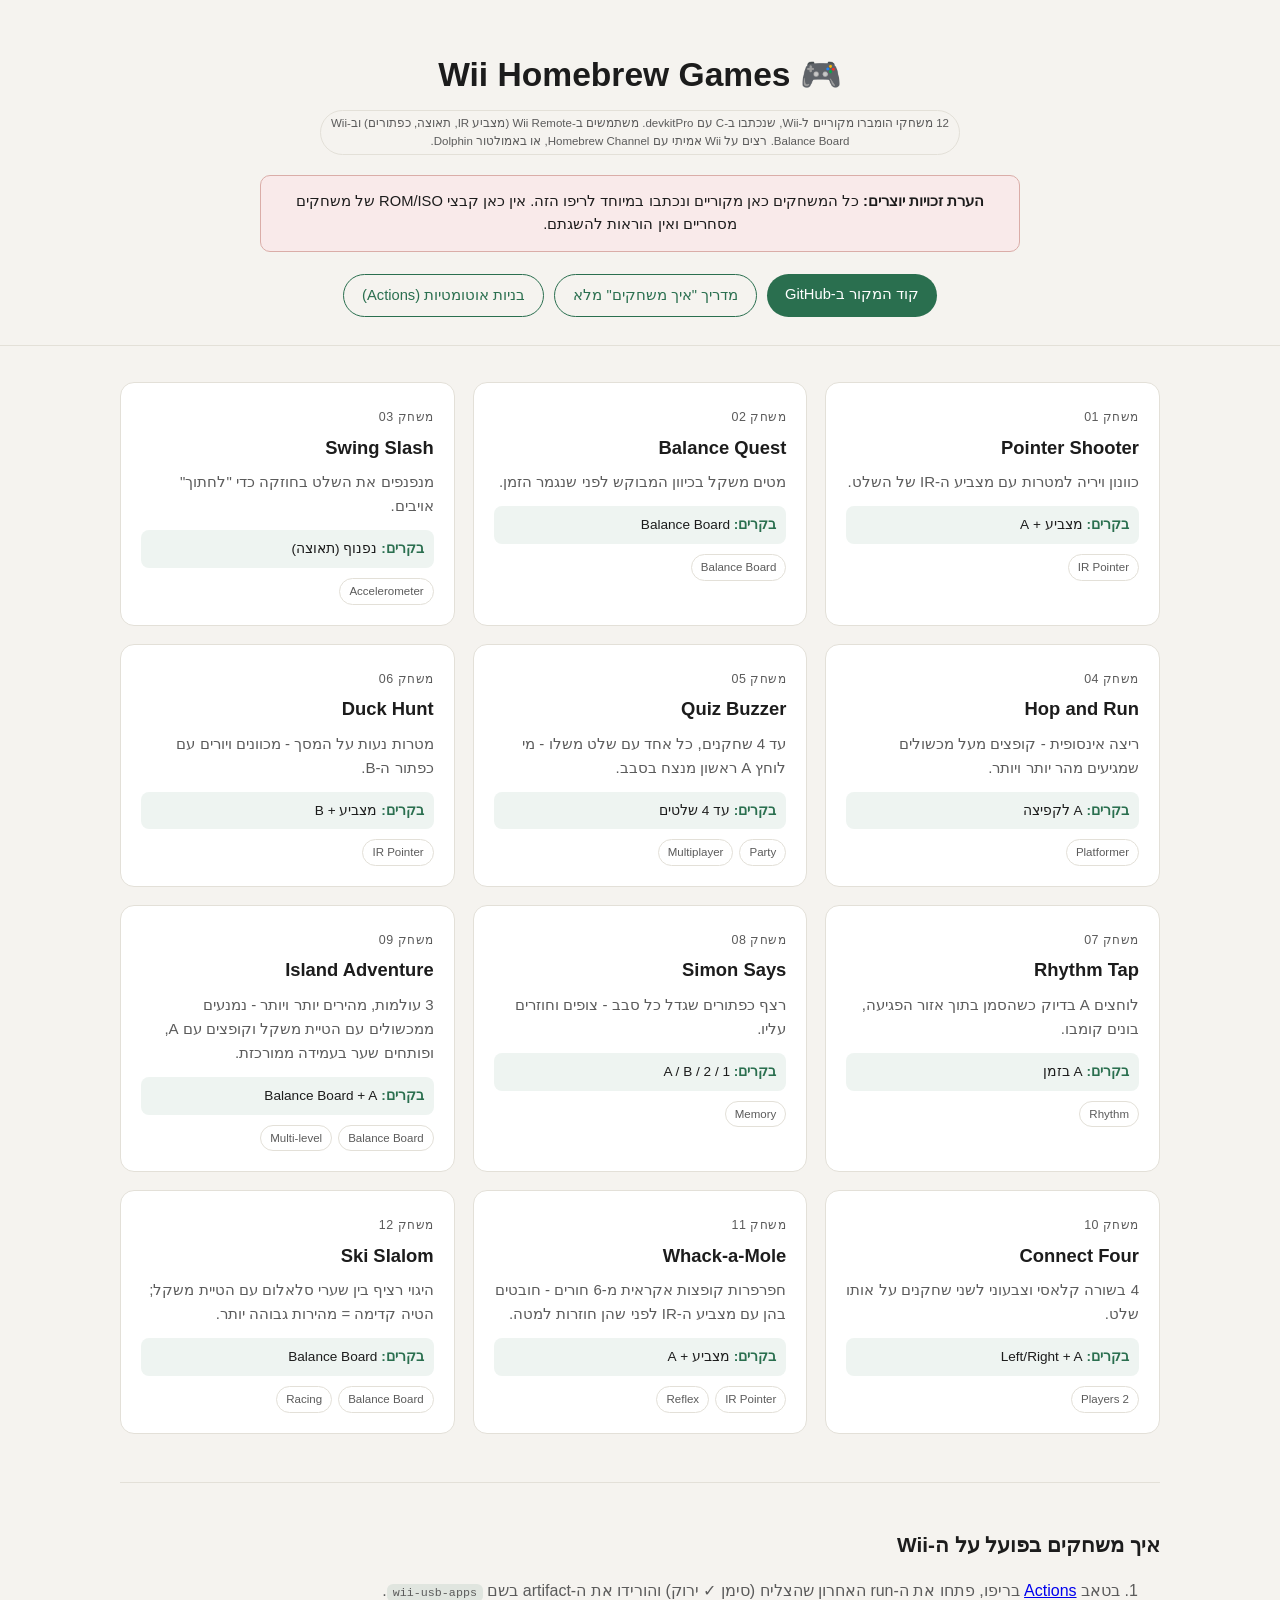
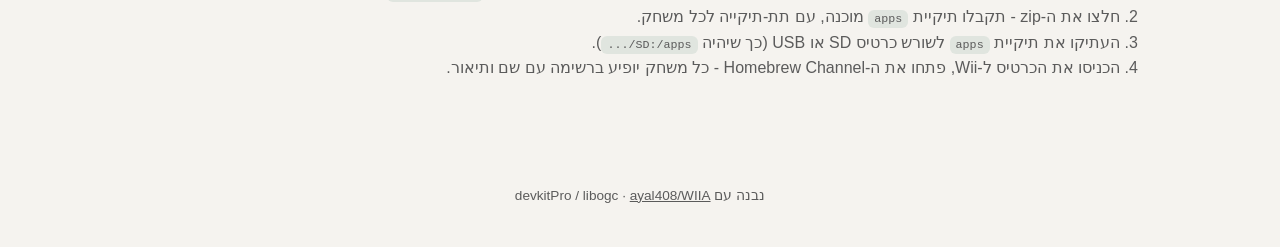
==== docs/index.html @ ce105155 "Add a GitHub Pages landing page listing all 12 games Self-contained docs/index.html with a card per " ====
<!doctype html>
<html lang="he" dir="rtl">
<head>
<meta charset="utf-8">
<meta name="viewport" content="width=device-width, initial-scale=1">
<title>Wii Homebrew Games</title>
<meta name="description" content="12 משחקי הומברו מקוריים ל-Wii, עם Wii Remote ו-Balance Board">
<style>
  :root {
    --bg: #f5f3ef;
    --bg-card: #ffffff;
    --text: #1c1c1c;
    --text-muted: #5b5b5b;
    --accent: #2a6f4f;
    --accent-2: #c94f4f;
    --border: #e3e0d8;
  }
  @media (prefers-color-scheme: dark) {
    :root:not([data-theme="light"]) {
      --bg: #14171a;
      --bg-card: #1e2226;
      --text: #f0f0ee;
      --text-muted: #a9a9a4;
      --accent: #4fae82;
      --accent-2: #e57a7a;
      --border: #2c3136;
    }
  }
  :root[data-theme="dark"] {
    --bg: #14171a;
    --bg-card: #1e2226;
    --text: #f0f0ee;
    --text-muted: #a9a9a4;
    --accent: #4fae82;
    --accent-2: #e57a7a;
    --border: #2c3136;
  }

  * { box-sizing: border-box; }
  body {
    margin: 0;
    background: var(--bg);
    color: var(--text);
    font-family: -apple-system, "Segoe UI", Arial, sans-serif;
    line-height: 1.6;
  }
  header {
    padding: 48px 20px 28px;
    text-align: center;
    border-bottom: 1px solid var(--border);
  }
  header h1 { margin: 0 0 8px; font-size: 2.1rem; }
  header p.tag { color: var(--text-muted); max-width: 640px; margin: 0 auto; }

  .notice {
    max-width: 760px;
    margin: 20px auto 0;
    padding: 14px 18px;
    border-radius: 10px;
    background: color-mix(in srgb, var(--accent-2) 12%, var(--bg-card));
    border: 1px solid color-mix(in srgb, var(--accent-2) 35%, var(--border));
    font-size: 0.92rem;
    color: var(--text);
  }

  .links {
    display: flex;
    gap: 10px;
    justify-content: center;
    flex-wrap: wrap;
    margin-top: 22px;
  }
  .links a {
    display: inline-block;
    padding: 9px 18px;
    border-radius: 999px;
    background: var(--accent);
    color: white;
    text-decoration: none;
    font-size: 0.92rem;
  }
  .links a.secondary {
    background: transparent;
    color: var(--accent);
    border: 1px solid var(--accent);
  }

  main {
    max-width: 1080px;
    margin: 0 auto;
    padding: 36px 20px 64px;
  }

  .grid {
    display: grid;
    grid-template-columns: repeat(auto-fill, minmax(280px, 1fr));
    gap: 18px;
  }

  .card {
    background: var(--bg-card);
    border: 1px solid var(--border);
    border-radius: 14px;
    padding: 20px;
  }
  .card .num {
    display: inline-block;
    font-size: 0.78rem;
    color: var(--text-muted);
    letter-spacing: 0.04em;
  }
  .card h3 { margin: 4px 0 8px; font-size: 1.15rem; }
  .card p.desc { margin: 0 0 12px; color: var(--text-muted); font-size: 0.94rem; }
  .card .controls {
    font-size: 0.85rem;
    color: var(--text);
    background: color-mix(in srgb, var(--accent) 8%, transparent);
    border-radius: 8px;
    padding: 8px 10px;
  }
  .card .controls b { color: var(--accent); }

  .tags { margin-top: 10px; display: flex; gap: 6px; flex-wrap: wrap; }
  .tag {
    font-size: 0.72rem;
    padding: 3px 9px;
    border-radius: 999px;
    border: 1px solid var(--border);
    color: var(--text-muted);
  }

  section.howto {
    margin-top: 48px;
    padding-top: 28px;
    border-top: 1px solid var(--border);
  }
  section.howto h2 { font-size: 1.3rem; }
  section.howto ol { color: var(--text-muted); }
  section.howto code {
    background: color-mix(in srgb, var(--accent) 10%, transparent);
    padding: 2px 6px;
    border-radius: 6px;
    font-size: 0.9em;
  }

  footer {
    text-align: center;
    padding: 24px 20px 40px;
    color: var(--text-muted);
    font-size: 0.85rem;
  }
</style>
</head>
<body>

<header>
  <h1>🎮 Wii Homebrew Games</h1>
  <p class="tag">12 משחקי הומברו מקוריים ל-Wii, שנכתבו ב-C עם devkitPro. משתמשים ב-Wii Remote
    (מצביע IR, תאוצה, כפתורים) וב-Wii Balance Board. רצים על Wii אמיתי עם Homebrew Channel,
    או באמולטור Dolphin.</p>

  <div class="notice">
    <b>הערת זכויות יוצרים:</b> כל המשחקים כאן מקוריים ונכתבו במיוחד לריפו הזה. אין כאן קבצי
    ROM/ISO של משחקים מסחריים ואין הוראות להשגתם.
  </div>

  <div class="links">
    <a href="https://github.com/ayal408/WIIA">קוד המקור ב-GitHub</a>
    <a class="secondary" href="https://github.com/ayal408/WIIA/blob/main/HOWTOPLAY.md">מדריך "איך משחקים" מלא</a>
    <a class="secondary" href="https://github.com/ayal408/WIIA/actions">בניות אוטומטיות (Actions)</a>
  </div>
</header>

<main>
  <div class="grid" id="grid"></div>

  <section class="howto">
    <h2>איך משחקים בפועל על ה-Wii</h2>
    <ol>
      <li>בטאב <a href="https://github.com/ayal408/WIIA/actions">Actions</a> בריפו, פתחו את
        ה-run האחרון שהצליח (סימן ✓ ירוק) והורידו את ה-artifact בשם
        <code>wii-usb-apps</code>.</li>
      <li>חלצו את ה-zip - תקבלו תיקיית <code>apps</code> מוכנה, עם תת-תיקייה לכל משחק.</li>
      <li>העתיקו את תיקיית <code>apps</code> לשורש כרטיס SD או USB (כך שיהיה <code>SD:/apps/...</code>).</li>
      <li>הכניסו את הכרטיס ל-Wii, פתחו את ה-Homebrew Channel - כל משחק יופיע ברשימה עם שם ותיאור.</li>
    </ol>
  </section>
</main>

<footer>
  נבנה עם devkitPro / libogc · <a href="https://github.com/ayal408/WIIA" style="color:inherit">ayal408/WIIA</a>
</footer>

<script>
const games = [
  { n: "01", name: "Pointer Shooter", desc: "כוונון ויריה למטרות עם מצביע ה-IR של השלט.", controls: "מצביע + A", tags: ["IR Pointer"] },
  { n: "02", name: "Balance Quest", desc: "מטים משקל בכיוון המבוקש לפני שנגמר הזמן.", controls: "Balance Board", tags: ["Balance Board"] },
  { n: "03", name: "Swing Slash", desc: "מנפנפים את השלט בחוזקה כדי \"לחתוך\" אויבים.", controls: "נפנוף (תאוצה)", tags: ["Accelerometer"] },
  { n: "04", name: "Hop and Run", desc: "ריצה אינסופית - קופצים מעל מכשולים שמגיעים מהר יותר ויותר.", controls: "A לקפיצה", tags: ["Platformer"] },
  { n: "05", name: "Quiz Buzzer", desc: "עד 4 שחקנים, כל אחד עם שלט משלו - מי לוחץ A ראשון מנצח בסבב.", controls: "עד 4 שלטים", tags: ["Party", "Multiplayer"] },
  { n: "06", name: "Duck Hunt", desc: "מטרות נעות על המסך - מכוונים ויורים עם כפתור ה-B.", controls: "מצביע + B", tags: ["IR Pointer"] },
  { n: "07", name: "Rhythm Tap", desc: "לוחצים A בדיוק כשהסמן בתוך אזור הפגיעה, בונים קומבו.", controls: "A בזמן", tags: ["Rhythm"] },
  { n: "08", name: "Simon Says", desc: "רצף כפתורים שגדל כל סבב - צופים וחוזרים עליו.", controls: "1 / 2 / A / B", tags: ["Memory"] },
  { n: "09", name: "Island Adventure", desc: "3 עולמות, מהירים יותר ויותר - נמנעים ממכשולים עם הטיית משקל וקופצים עם A, ופותחים שער בעמידה ממורכזת.", controls: "Balance Board + A", tags: ["Balance Board", "Multi-level"] },
  { n: "10", name: "Connect Four", desc: "4 בשורה קלאסי וצבעוני לשני שחקנים על אותו שלט.", controls: "Left/Right + A", tags: ["2 Players"] },
  { n: "11", name: "Whack-a-Mole", desc: "חפרפרות קופצות אקראית מ-6 חורים - חובטים בהן עם מצביע ה-IR לפני שהן חוזרות למטה.", controls: "מצביע + A", tags: ["IR Pointer", "Reflex"] },
  { n: "12", name: "Ski Slalom", desc: "היגוי רציף בין שערי סלאלום עם הטיית משקל; הטיה קדימה = מהירות גבוהה יותר.", controls: "Balance Board", tags: ["Balance Board", "Racing"] },
];

const grid = document.getElementById("grid");
grid.innerHTML = games.map(g => `
  <div class="card">
    <span class="num">משחק ${g.n}</span>
    <h3>${g.name}</h3>
    <p class="desc">${g.desc}</p>
    <div class="controls"><b>בקרים:</b> ${g.controls}</div>
    <div class="tags">${g.tags.map(t => `<span class="tag">${t}</span>`).join("")}</div>
  </div>
`).join("");
</script>

</body>
</html>
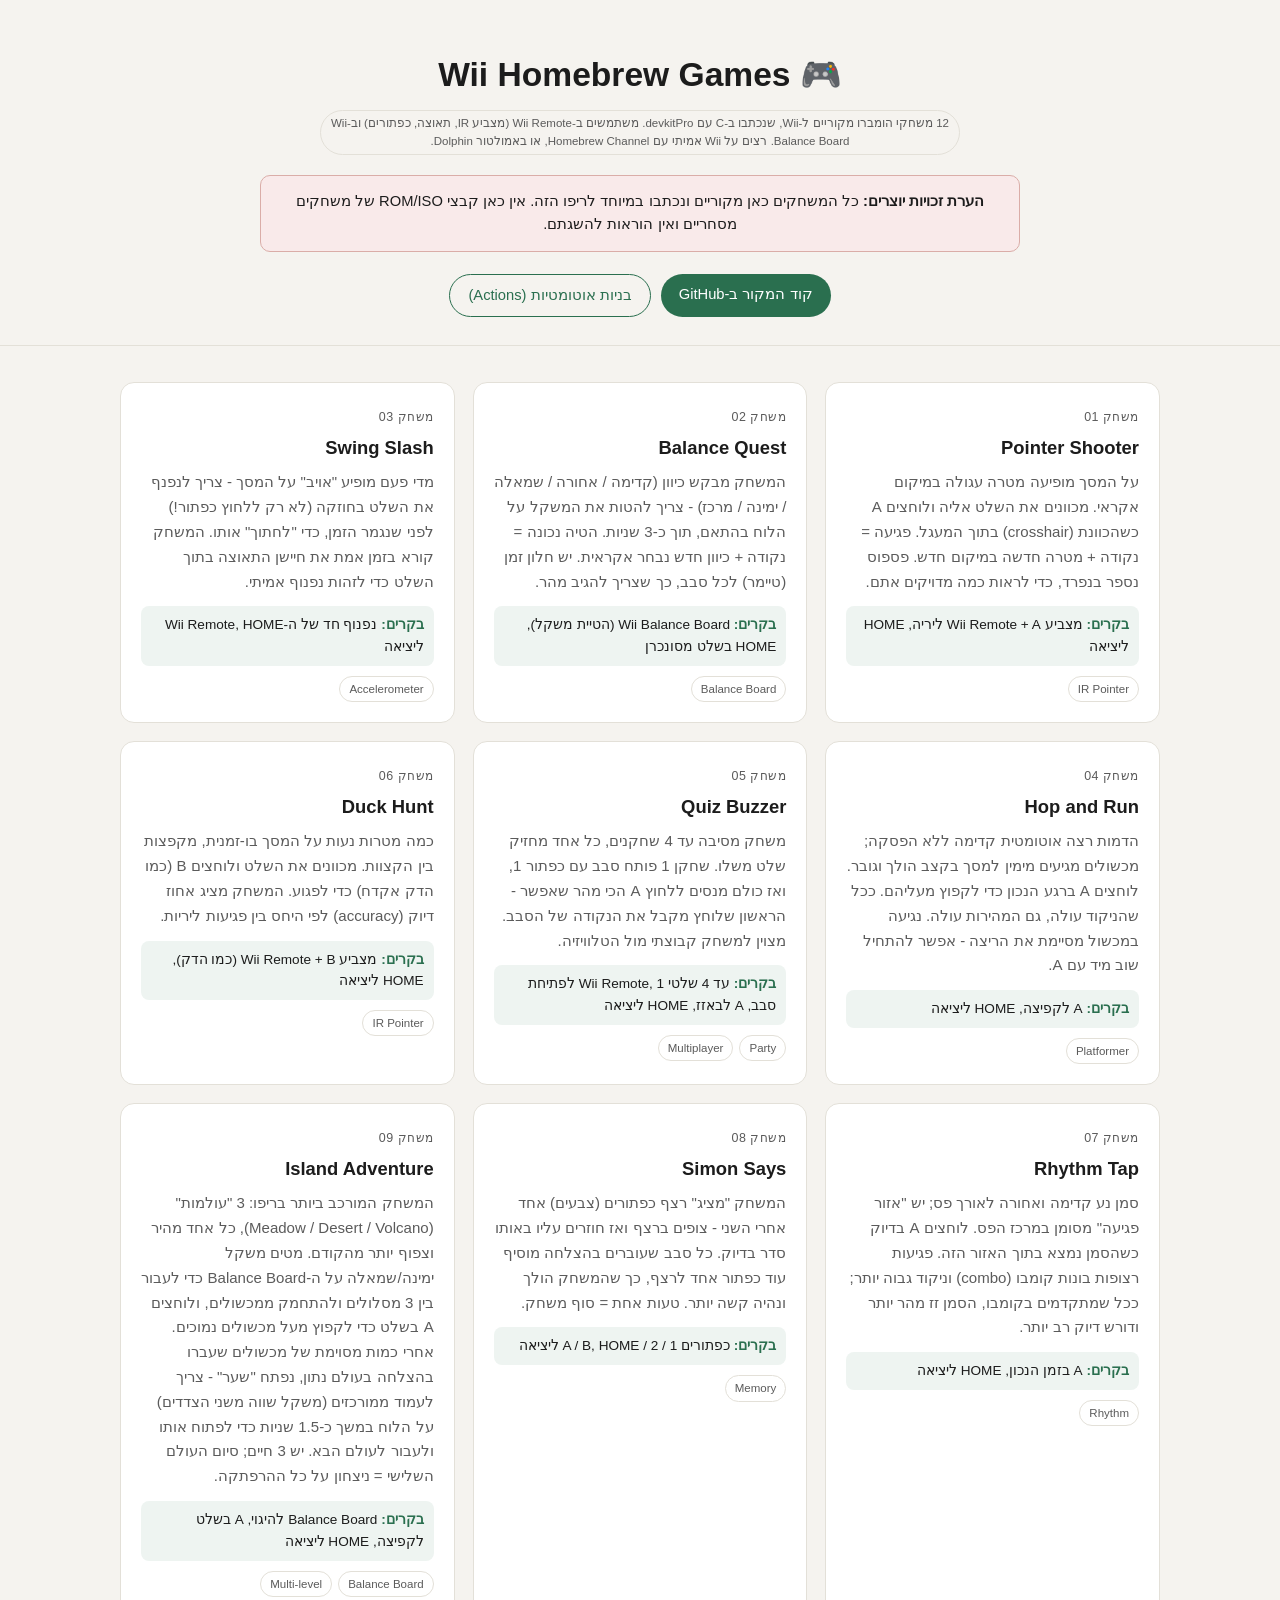
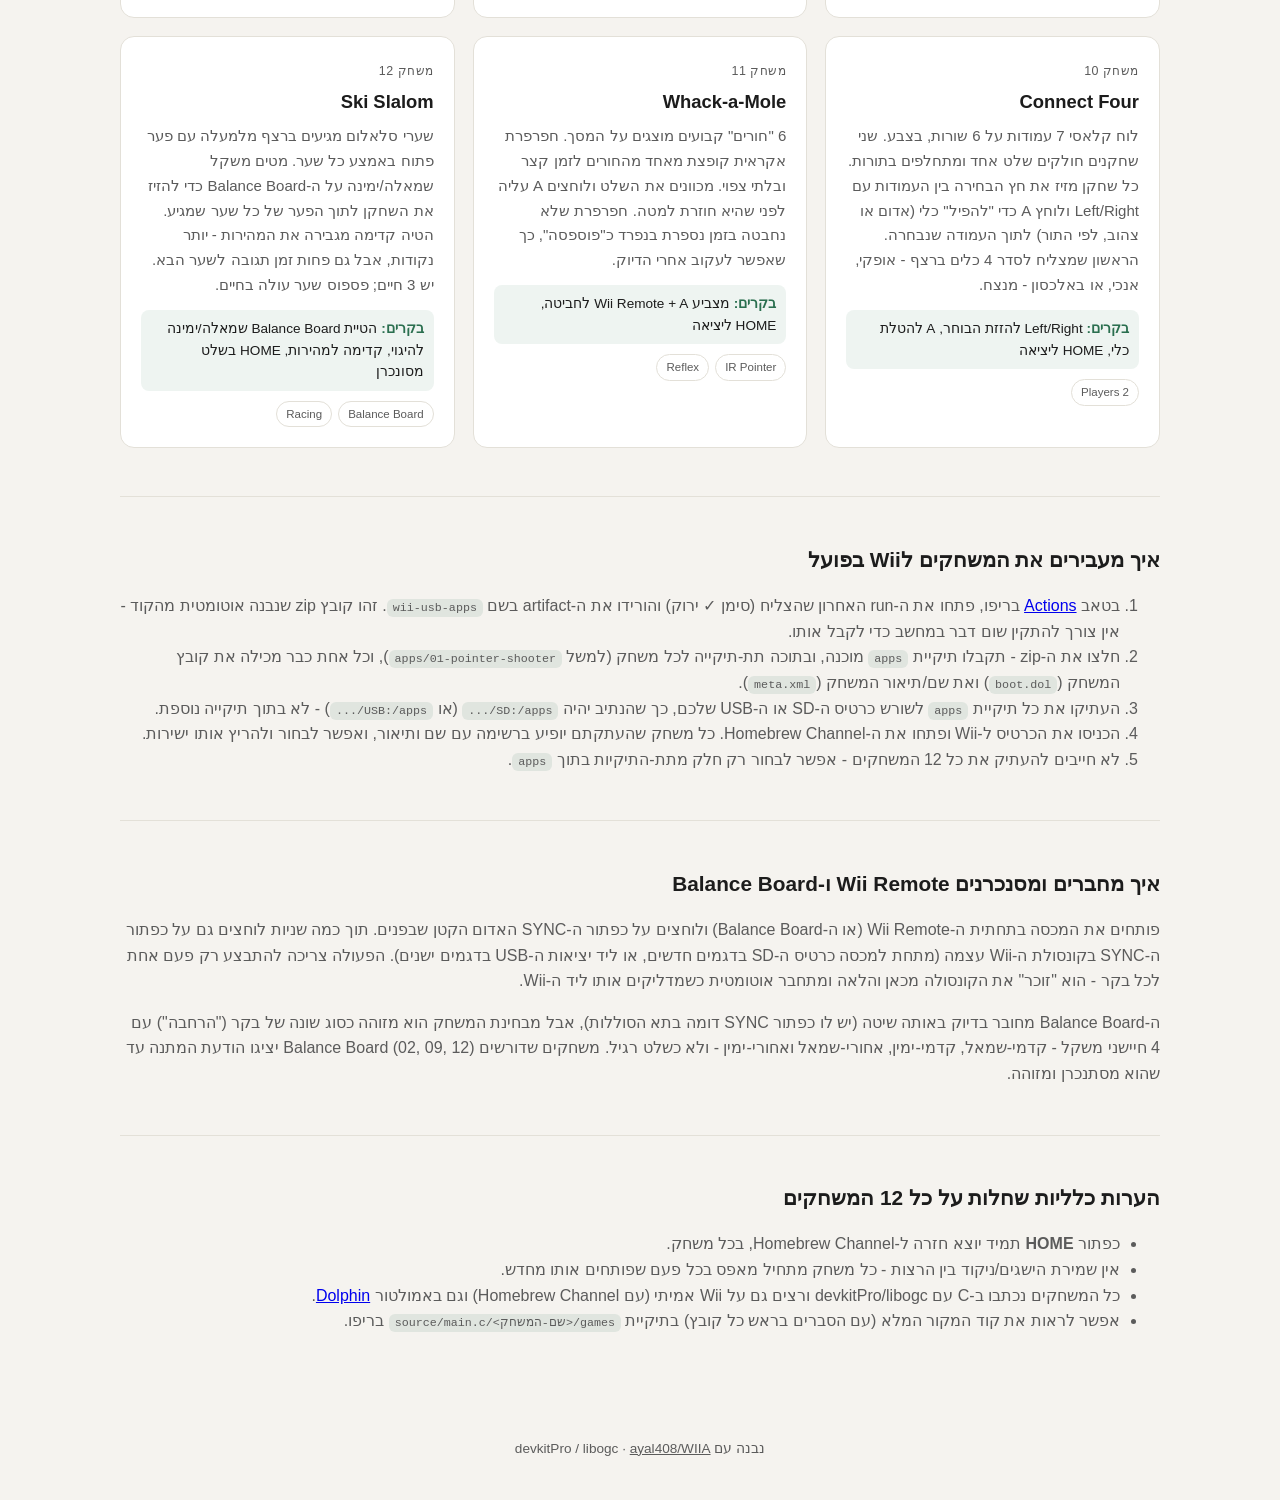
==== commit d3669564: "Expand Pages site with full explanations instead of just links Replaced one-line game blurbs with th" ====
--- a/docs/index.html
+++ b/docs/index.html
@@ -110,7 +110,7 @@
     letter-spacing: 0.04em;
   }
   .card h3 { margin: 4px 0 8px; font-size: 1.15rem; }
-  .card p.desc { margin: 0 0 12px; color: var(--text-muted); font-size: 0.94rem; }
+  .card p.desc { margin: 0 0 12px; color: var(--text-muted); font-size: 0.94rem; line-height: 1.65; }
   .card .controls {
     font-size: 0.85rem;
     color: var(--text);
@@ -166,7 +166,6 @@
 
   <div class="links">
     <a href="https://github.com/ayal408/WIIA">קוד המקור ב-GitHub</a>
-    <a class="secondary" href="https://github.com/ayal408/WIIA/blob/main/HOWTOPLAY.md">מדריך "איך משחקים" מלא</a>
     <a class="secondary" href="https://github.com/ayal408/WIIA/actions">בניות אוטומטיות (Actions)</a>
   </div>
 </header>
@@ -175,15 +174,52 @@
   <div class="grid" id="grid"></div>
 
   <section class="howto">
-    <h2>איך משחקים בפועל על ה-Wii</h2>
+    <h2>איך מעבירים את המשחקים לWii בפועל</h2>
     <ol>
       <li>בטאב <a href="https://github.com/ayal408/WIIA/actions">Actions</a> בריפו, פתחו את
         ה-run האחרון שהצליח (סימן ✓ ירוק) והורידו את ה-artifact בשם
-        <code>wii-usb-apps</code>.</li>
-      <li>חלצו את ה-zip - תקבלו תיקיית <code>apps</code> מוכנה, עם תת-תיקייה לכל משחק.</li>
-      <li>העתיקו את תיקיית <code>apps</code> לשורש כרטיס SD או USB (כך שיהיה <code>SD:/apps/...</code>).</li>
-      <li>הכניסו את הכרטיס ל-Wii, פתחו את ה-Homebrew Channel - כל משחק יופיע ברשימה עם שם ותיאור.</li>
+        <code>wii-usb-apps</code>. זהו קובץ zip שנבנה אוטומטית מהקוד - אין צורך להתקין שום
+        דבר במחשב כדי לקבל אותו.</li>
+      <li>חלצו את ה-zip - תקבלו תיקיית <code>apps</code> מוכנה, ובתוכה תת-תיקייה לכל משחק
+        (למשל <code>apps/01-pointer-shooter</code>), וכל אחת כבר מכילה את קובץ המשחק
+        (<code>boot.dol</code>) ואת שם/תיאור המשחק (<code>meta.xml</code>).</li>
+      <li>העתיקו את כל תיקיית <code>apps</code> לשורש כרטיס ה-SD או ה-USB שלכם, כך שהנתיב
+        יהיה <code>SD:/apps/...</code> (או <code>USB:/apps/...</code>) - לא בתוך תיקייה
+        נוספת.</li>
+      <li>הכניסו את הכרטיס ל-Wii ופתחו את ה-Homebrew Channel. כל משחק שהעתקתם יופיע ברשימה
+        עם שם ותיאור, ואפשר לבחור ולהריץ אותו ישירות.</li>
+      <li>לא חייבים להעתיק את כל 12 המשחקים - אפשר לבחור רק חלק מתת-התיקיות בתוך
+        <code>apps</code>.</li>
     </ol>
+  </section>
+
+  <section class="howto">
+    <h2>איך מחברים ומסנכרנים Wii Remote ו-Balance Board</h2>
+    <p style="color:var(--text-muted)">
+      פותחים את המכסה בתחתית ה-Wii Remote (או ה-Balance Board) ולוחצים על כפתור ה-SYNC
+      האדום הקטן שבפנים. תוך כמה שניות לוחצים גם על כפתור ה-SYNC בקונסולת ה-Wii עצמה
+      (מתחת למכסה כרטיס ה-SD בדגמים חדשים, או ליד יציאות ה-USB בדגמים ישנים). הפעולה
+      צריכה להתבצע רק פעם אחת לכל בקר - הוא "זוכר" את הקונסולה מכאן והלאה ומתחבר אוטומטית
+      כשמדליקים אותו ליד ה-Wii.
+    </p>
+    <p style="color:var(--text-muted)">
+      ה-Balance Board מחובר בדיוק באותה שיטה (יש לו כפתור SYNC דומה בתא הסוללות), אבל
+      מבחינת המשחק הוא מזוהה כסוג שונה של בקר ("הרחבה") עם 4 חיישני משקל - קדמי-שמאל,
+      קדמי-ימין, אחורי-שמאל ואחורי-ימין - ולא כשלט רגיל. משחקים שדורשים Balance Board
+      (02, 09, 12) יציגו הודעת המתנה עד שהוא מסתנכרן ומזוהה.
+    </p>
+  </section>
+
+  <section class="howto">
+    <h2>הערות כלליות שחלות על כל 12 המשחקים</h2>
+    <ul style="color:var(--text-muted)">
+      <li>כפתור <b>HOME</b> תמיד יוצא חזרה ל-Homebrew Channel, בכל משחק.</li>
+      <li>אין שמירת הישגים/ניקוד בין הרצות - כל משחק מתחיל מאפס בכל פעם שפותחים אותו מחדש.</li>
+      <li>כל המשחקים נכתבו ב-C עם devkitPro/libogc ורצים גם על Wii אמיתי (עם Homebrew
+        Channel) וגם באמולטור <a href="https://dolphin-emu.org/">Dolphin</a>.</li>
+      <li>אפשר לראות את קוד המקור המלא (עם הסברים בראש כל קובץ) בתיקיית
+        <code>games/&lt;שם-המשחק&gt;/source/main.c</code> בריפו.</li>
+    </ul>
   </section>
 </main>
 
@@ -193,18 +229,30 @@
 
 <script>
 const games = [
-  { n: "01", name: "Pointer Shooter", desc: "כוונון ויריה למטרות עם מצביע ה-IR של השלט.", controls: "מצביע + A", tags: ["IR Pointer"] },
-  { n: "02", name: "Balance Quest", desc: "מטים משקל בכיוון המבוקש לפני שנגמר הזמן.", controls: "Balance Board", tags: ["Balance Board"] },
-  { n: "03", name: "Swing Slash", desc: "מנפנפים את השלט בחוזקה כדי \"לחתוך\" אויבים.", controls: "נפנוף (תאוצה)", tags: ["Accelerometer"] },
-  { n: "04", name: "Hop and Run", desc: "ריצה אינסופית - קופצים מעל מכשולים שמגיעים מהר יותר ויותר.", controls: "A לקפיצה", tags: ["Platformer"] },
-  { n: "05", name: "Quiz Buzzer", desc: "עד 4 שחקנים, כל אחד עם שלט משלו - מי לוחץ A ראשון מנצח בסבב.", controls: "עד 4 שלטים", tags: ["Party", "Multiplayer"] },
-  { n: "06", name: "Duck Hunt", desc: "מטרות נעות על המסך - מכוונים ויורים עם כפתור ה-B.", controls: "מצביע + B", tags: ["IR Pointer"] },
-  { n: "07", name: "Rhythm Tap", desc: "לוחצים A בדיוק כשהסמן בתוך אזור הפגיעה, בונים קומבו.", controls: "A בזמן", tags: ["Rhythm"] },
-  { n: "08", name: "Simon Says", desc: "רצף כפתורים שגדל כל סבב - צופים וחוזרים עליו.", controls: "1 / 2 / A / B", tags: ["Memory"] },
-  { n: "09", name: "Island Adventure", desc: "3 עולמות, מהירים יותר ויותר - נמנעים ממכשולים עם הטיית משקל וקופצים עם A, ופותחים שער בעמידה ממורכזת.", controls: "Balance Board + A", tags: ["Balance Board", "Multi-level"] },
-  { n: "10", name: "Connect Four", desc: "4 בשורה קלאסי וצבעוני לשני שחקנים על אותו שלט.", controls: "Left/Right + A", tags: ["2 Players"] },
-  { n: "11", name: "Whack-a-Mole", desc: "חפרפרות קופצות אקראית מ-6 חורים - חובטים בהן עם מצביע ה-IR לפני שהן חוזרות למטה.", controls: "מצביע + A", tags: ["IR Pointer", "Reflex"] },
-  { n: "12", name: "Ski Slalom", desc: "היגוי רציף בין שערי סלאלום עם הטיית משקל; הטיה קדימה = מהירות גבוהה יותר.", controls: "Balance Board", tags: ["Balance Board", "Racing"] },
+  { n: "01", name: "Pointer Shooter", controls: "מצביע Wii Remote + A ליריה, HOME ליציאה", tags: ["IR Pointer"],
+    desc: "על המסך מופיעה מטרה עגולה במיקום אקראי. מכוונים את השלט אליה ולוחצים A כשהכוונת (crosshair) בתוך המעגל. פגיעה = נקודה + מטרה חדשה במיקום חדש. פספוס נספר בנפרד, כדי לראות כמה מדויקים אתם." },
+  { n: "02", name: "Balance Quest", controls: "Wii Balance Board (הטיית משקל), HOME בשלט מסונכרן", tags: ["Balance Board"],
+    desc: "המשחק מבקש כיוון (קדימה / אחורה / שמאלה / ימינה / מרכז) - צריך להטות את המשקל על הלוח בהתאם, תוך כ-3 שניות. הטיה נכונה = נקודה + כיוון חדש נבחר אקראית. יש חלון זמן (טיימר) לכל סבב, כך שצריך להגיב מהר." },
+  { n: "03", name: "Swing Slash", controls: "נפנוף חד של ה-Wii Remote, HOME ליציאה", tags: ["Accelerometer"],
+    desc: "מדי פעם מופיע \"אויב\" על המסך - צריך לנפנף את השלט בחוזקה (לא רק ללחוץ כפתור!) לפני שנגמר הזמן, כדי \"לחתוך\" אותו. המשחק קורא בזמן אמת את חיישן התאוצה בתוך השלט כדי לזהות נפנוף אמיתי." },
+  { n: "04", name: "Hop and Run", controls: "A לקפיצה, HOME ליציאה", tags: ["Platformer"],
+    desc: "הדמות רצה אוטומטית קדימה ללא הפסקה; מכשולים מגיעים מימין למסך בקצב הולך וגובר. לוחצים A ברגע הנכון כדי לקפוץ מעליהם. ככל שהניקוד עולה, גם המהירות עולה. נגיעה במכשול מסיימת את הריצה - אפשר להתחיל שוב מיד עם A." },
+  { n: "05", name: "Quiz Buzzer", controls: "עד 4 שלטי Wii Remote, 1 לפתיחת סבב, A לבאזז, HOME ליציאה", tags: ["Party", "Multiplayer"],
+    desc: "משחק מסיבה עד 4 שחקנים, כל אחד מחזיק שלט משלו. שחקן 1 פותח סבב עם כפתור 1, ואז כולם מנסים ללחוץ A הכי מהר שאפשר - הראשון שלוחץ מקבל את הנקודה של הסבב. מצוין למשחק קבוצתי מול הטלוויזיה." },
+  { n: "06", name: "Duck Hunt", controls: "מצביע Wii Remote + B (כמו הדק), HOME ליציאה", tags: ["IR Pointer"],
+    desc: "כמה מטרות נעות על המסך בו-זמנית, מקפצות בין הקצוות. מכוונים את השלט ולוחצים B (כמו הדק אקדח) כדי לפגוע. המשחק מציג אחוז דיוק (accuracy) לפי היחס בין פגיעות ליריות." },
+  { n: "07", name: "Rhythm Tap", controls: "A בזמן הנכון, HOME ליציאה", tags: ["Rhythm"],
+    desc: "סמן נע קדימה ואחורה לאורך פס; יש \"אזור פגיעה\" מסומן במרכז הפס. לוחצים A בדיוק כשהסמן נמצא בתוך האזור הזה. פגיעות רצופות בונות קומבו (combo) וניקוד גבוה יותר; ככל שמתקדמים בקומבו, הסמן זז מהר יותר ודורש דיוק רב יותר." },
+  { n: "08", name: "Simon Says", controls: "כפתורים 1 / 2 / A / B, HOME ליציאה", tags: ["Memory"],
+    desc: "המשחק \"מציג\" רצף כפתורים (צבעים) אחד אחרי השני - צופים ברצף ואז חוזרים עליו באותו סדר בדיוק. כל סבב שעוברים בהצלחה מוסיף עוד כפתור אחד לרצף, כך שהמשחק הולך ונהיה קשה יותר. טעות אחת = סוף משחק." },
+  { n: "09", name: "Island Adventure", controls: "Balance Board להיגוי, A בשלט לקפיצה, HOME ליציאה", tags: ["Balance Board", "Multi-level"],
+    desc: "המשחק המורכב ביותר בריפו: 3 \"עולמות\" (Meadow / Desert / Volcano), כל אחד מהיר וצפוף יותר מהקודם. מטים משקל ימינה/שמאלה על ה-Balance Board כדי לעבור בין 3 מסלולים ולהתחמק ממכשולים, ולוחצים A בשלט כדי לקפוץ מעל מכשולים נמוכים. אחרי כמות מסוימת של מכשולים שעברו בהצלחה בעולם נתון, נפתח \"שער\" - צריך לעמוד ממורכזים (משקל שווה משני הצדדים) על הלוח במשך כ-1.5 שניות כדי לפתוח אותו ולעבור לעולם הבא. יש 3 חיים; סיום העולם השלישי = ניצחון על כל ההרפתקה." },
+  { n: "10", name: "Connect Four", controls: "Left/Right להזזת הבוחר, A להטלת כלי, HOME ליציאה", tags: ["2 Players"],
+    desc: "לוח קלאסי 7 עמודות על 6 שורות, בצבע. שני שחקנים חולקים שלט אחד ומתחלפים בתורות. כל שחקן מזיז את חץ הבחירה בין העמודות עם Left/Right ולוחץ A כדי \"להפיל\" כלי (אדום או צהוב, לפי התור) לתוך העמודה שנבחרה. הראשון שמצליח לסדר 4 כלים ברצף - אופקי, אנכי, או באלכסון - מנצח." },
+  { n: "11", name: "Whack-a-Mole", controls: "מצביע Wii Remote + A לחביטה, HOME ליציאה", tags: ["IR Pointer", "Reflex"],
+    desc: "6 \"חורים\" קבועים מוצגים על המסך. חפרפרת אקראית קופצת מאחד מהחורים לזמן קצר ובלתי צפוי. מכוונים את השלט ולוחצים A עליה לפני שהיא חוזרת למטה. חפרפרת שלא נחבטה בזמן נספרת בנפרד כ\"פוספסה\", כך שאפשר לעקוב אחרי הדיוק." },
+  { n: "12", name: "Ski Slalom", controls: "הטיית Balance Board שמאלה/ימינה להיגוי, קדימה למהירות, HOME בשלט מסונכרן", tags: ["Balance Board", "Racing"],
+    desc: "שערי סלאלום מגיעים ברצף מלמעלה עם פער פתוח באמצע כל שער. מטים משקל שמאלה/ימינה על ה-Balance Board כדי להזיז את השחקן לתוך הפער של כל שער שמגיע. הטיה קדימה מגבירה את המהירות - יותר נקודות, אבל גם פחות זמן תגובה לשער הבא. יש 3 חיים; פספוס שער עולה בחיים." },
 ];
 
 const grid = document.getElementById("grid");
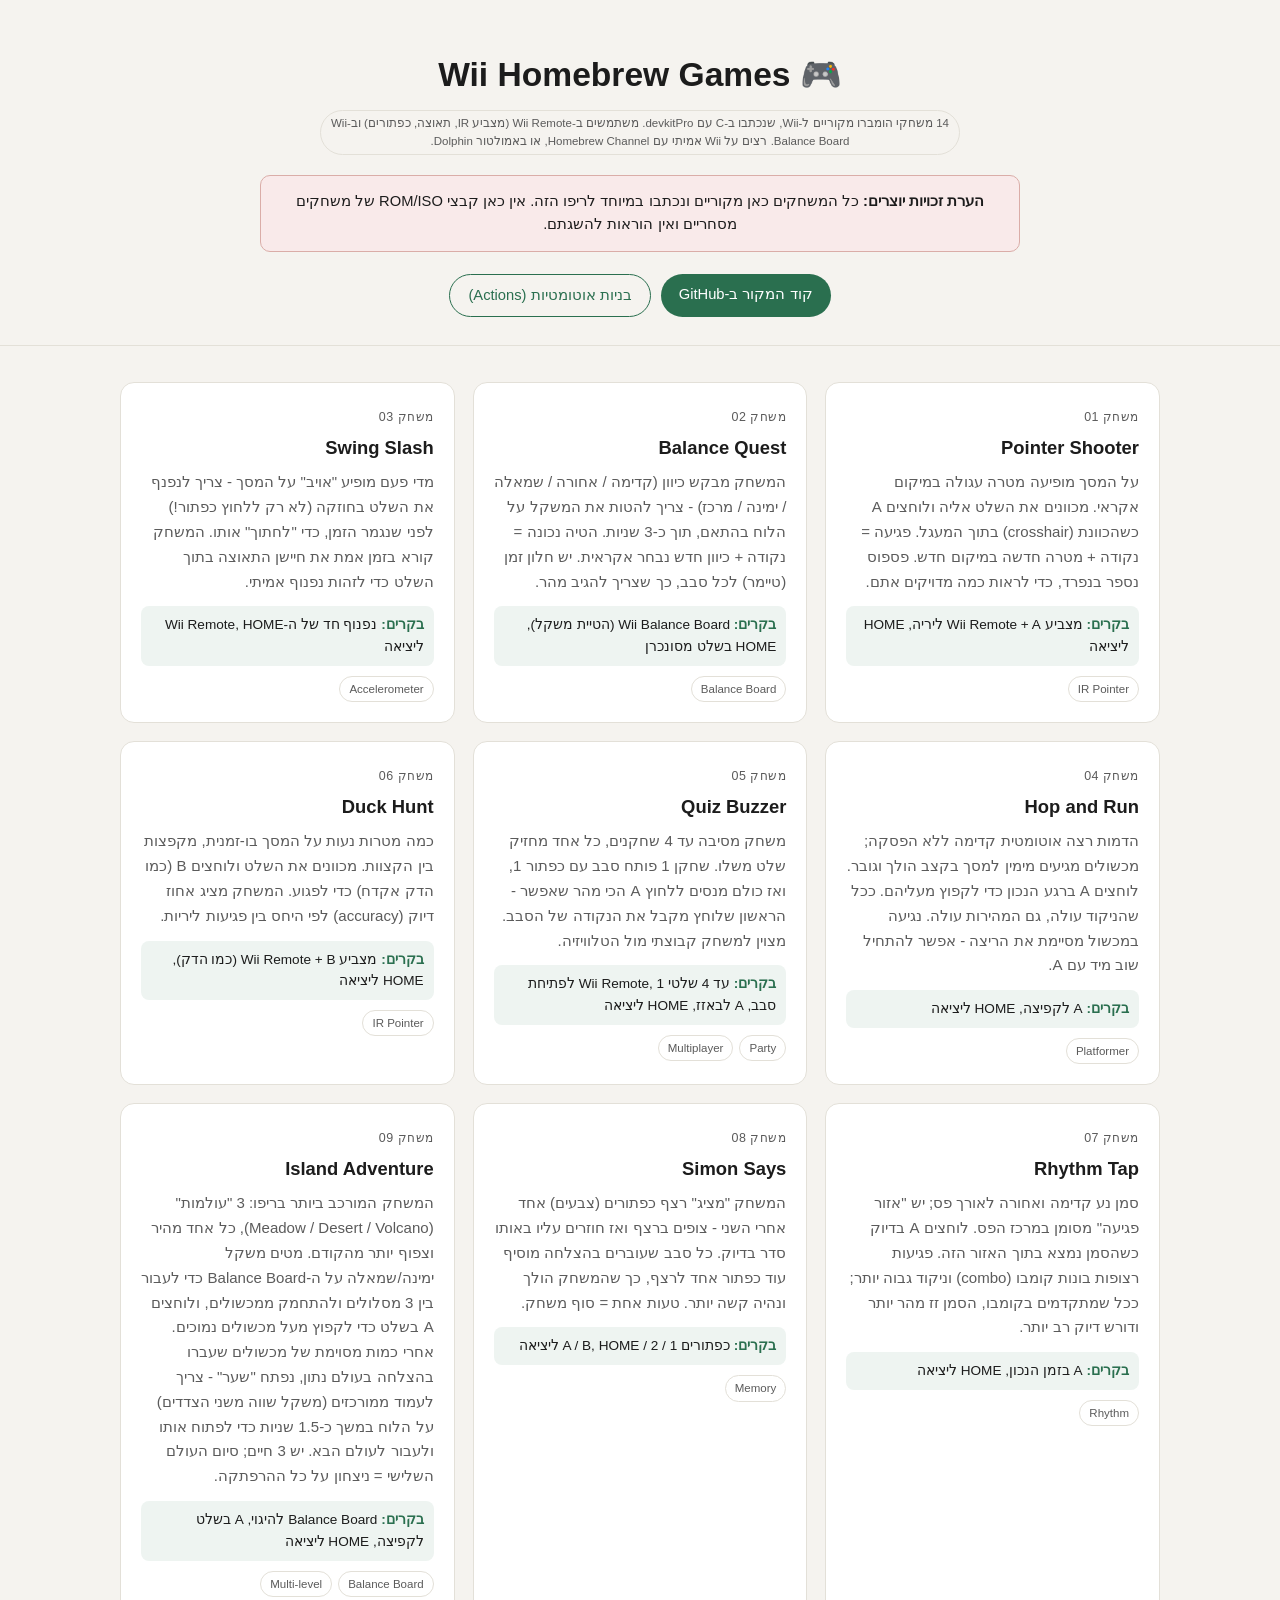
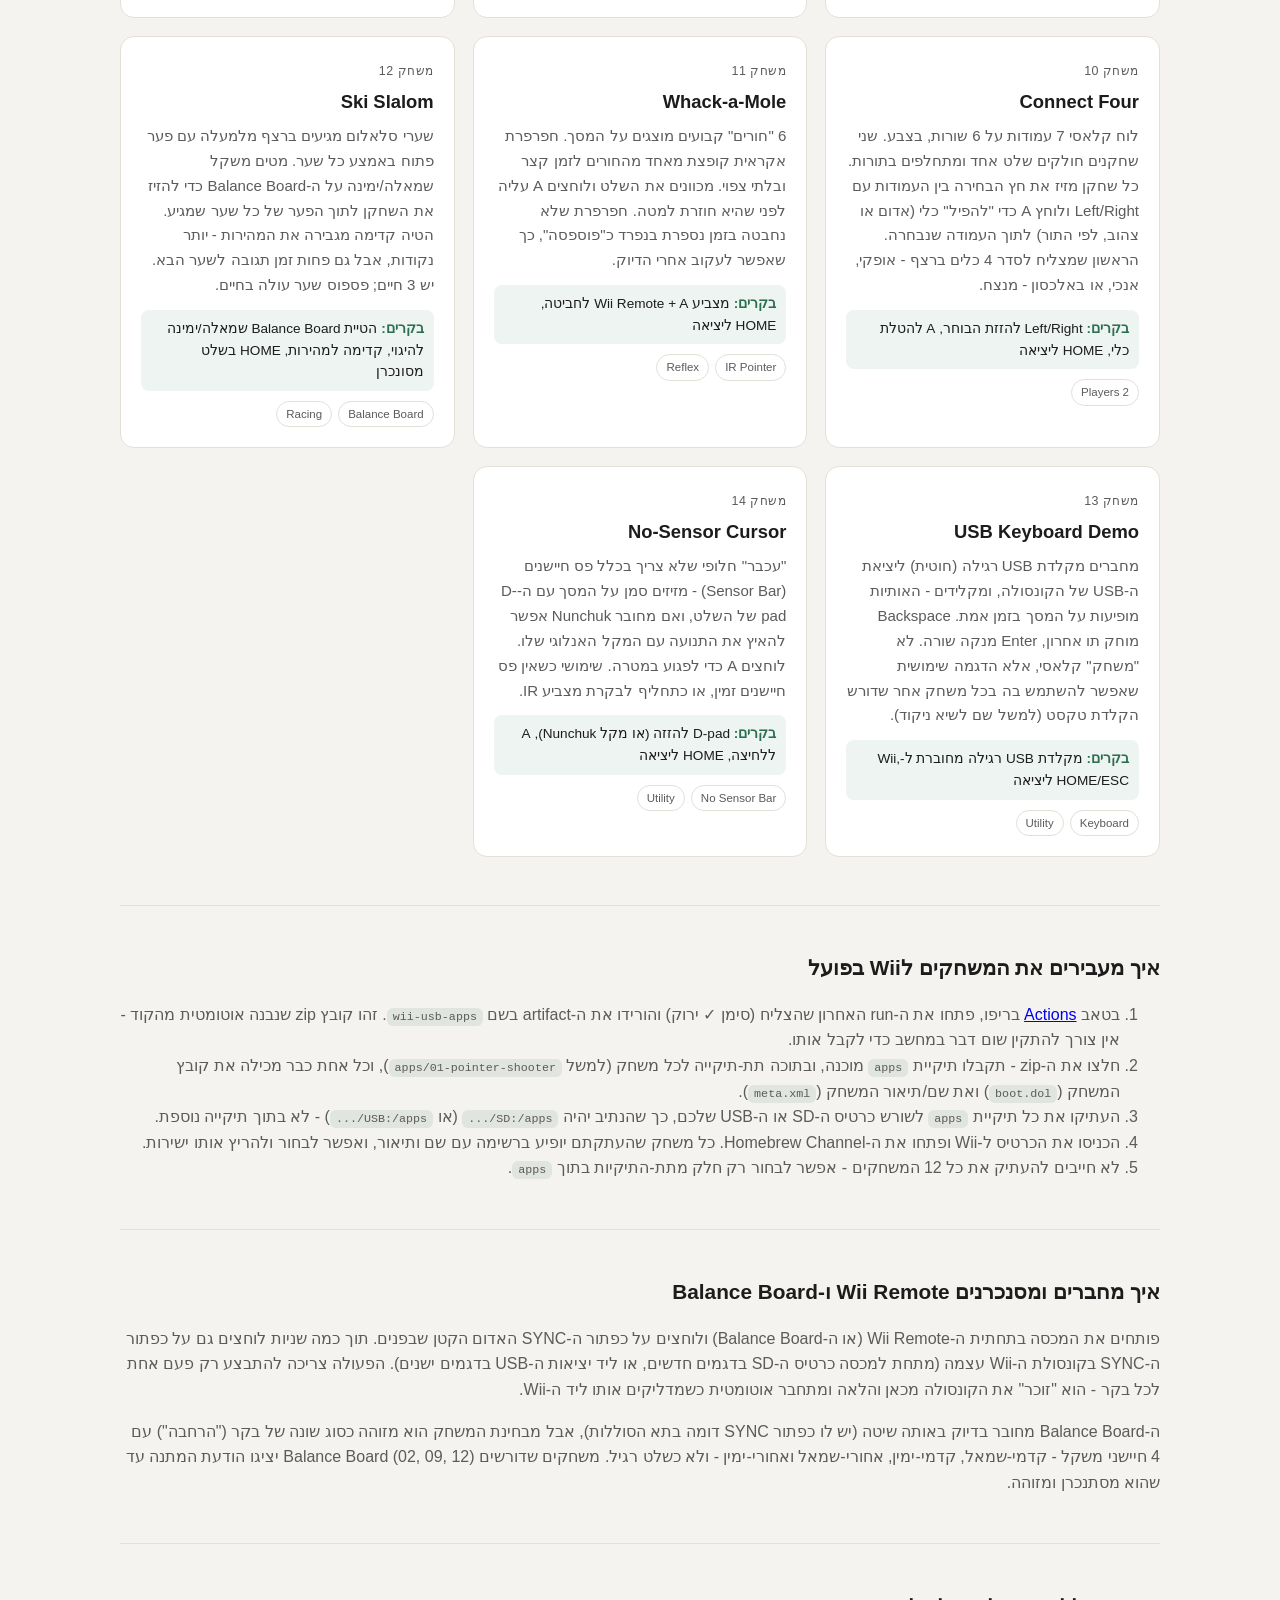
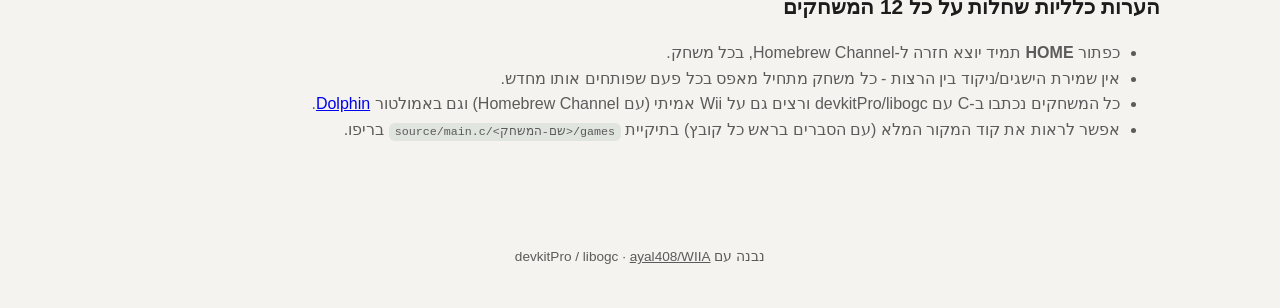
==== commit 28b1ff44: "Add USB keyboard and sensor-bar-free cursor games - 13-usb-keyboard: demo reading a real USB keyboar" ====
--- a/docs/index.html
+++ b/docs/index.html
@@ -4,7 +4,7 @@
 <meta charset="utf-8">
 <meta name="viewport" content="width=device-width, initial-scale=1">
 <title>Wii Homebrew Games</title>
-<meta name="description" content="12 משחקי הומברו מקוריים ל-Wii, עם Wii Remote ו-Balance Board">
+<meta name="description" content="14 משחקי הומברו מקוריים ל-Wii, עם Wii Remote ו-Balance Board">
 <style>
   :root {
     --bg: #f5f3ef;
@@ -155,7 +155,7 @@
 
 <header>
   <h1>🎮 Wii Homebrew Games</h1>
-  <p class="tag">12 משחקי הומברו מקוריים ל-Wii, שנכתבו ב-C עם devkitPro. משתמשים ב-Wii Remote
+  <p class="tag">14 משחקי הומברו מקוריים ל-Wii, שנכתבו ב-C עם devkitPro. משתמשים ב-Wii Remote
     (מצביע IR, תאוצה, כפתורים) וב-Wii Balance Board. רצים על Wii אמיתי עם Homebrew Channel,
     או באמולטור Dolphin.</p>
 
@@ -253,6 +253,10 @@
     desc: "6 \"חורים\" קבועים מוצגים על המסך. חפרפרת אקראית קופצת מאחד מהחורים לזמן קצר ובלתי צפוי. מכוונים את השלט ולוחצים A עליה לפני שהיא חוזרת למטה. חפרפרת שלא נחבטה בזמן נספרת בנפרד כ\"פוספסה\", כך שאפשר לעקוב אחרי הדיוק." },
   { n: "12", name: "Ski Slalom", controls: "הטיית Balance Board שמאלה/ימינה להיגוי, קדימה למהירות, HOME בשלט מסונכרן", tags: ["Balance Board", "Racing"],
     desc: "שערי סלאלום מגיעים ברצף מלמעלה עם פער פתוח באמצע כל שער. מטים משקל שמאלה/ימינה על ה-Balance Board כדי להזיז את השחקן לתוך הפער של כל שער שמגיע. הטיה קדימה מגבירה את המהירות - יותר נקודות, אבל גם פחות זמן תגובה לשער הבא. יש 3 חיים; פספוס שער עולה בחיים." },
+  { n: "13", name: "USB Keyboard Demo", controls: "מקלדת USB רגילה מחוברת ל-Wii, HOME/ESC ליציאה", tags: ["Keyboard", "Utility"],
+    desc: "מחברים מקלדת USB רגילה (חוטית) ליציאת ה-USB של הקונסולה, ומקלידים - האותיות מופיעות על המסך בזמן אמת. Backspace מוחק תו אחרון, Enter מנקה שורה. לא \"משחק\" קלאסי, אלא הדגמה שימושית שאפשר להשתמש בה בכל משחק אחר שדורש הקלדת טקסט (למשל שם לשיא ניקוד)." },
+  { n: "14", name: "No-Sensor Cursor", controls: "D-pad להזזה (או מקל Nunchuk), A ללחיצה, HOME ליציאה", tags: ["No Sensor Bar", "Utility"],
+    desc: "\"עכבר\" חלופי שלא צריך בכלל פס חיישנים (Sensor Bar) - מזיזים סמן על המסך עם ה-D-pad של השלט, ואם מחובר Nunchuk אפשר להאיץ את התנועה עם המקל האנלוגי שלו. לוחצים A כדי לפגוע במטרה. שימושי כשאין פס חיישנים זמין, או כתחליף לבקרת מצביע IR." },
 ];
 
 const grid = document.getElementById("grid");
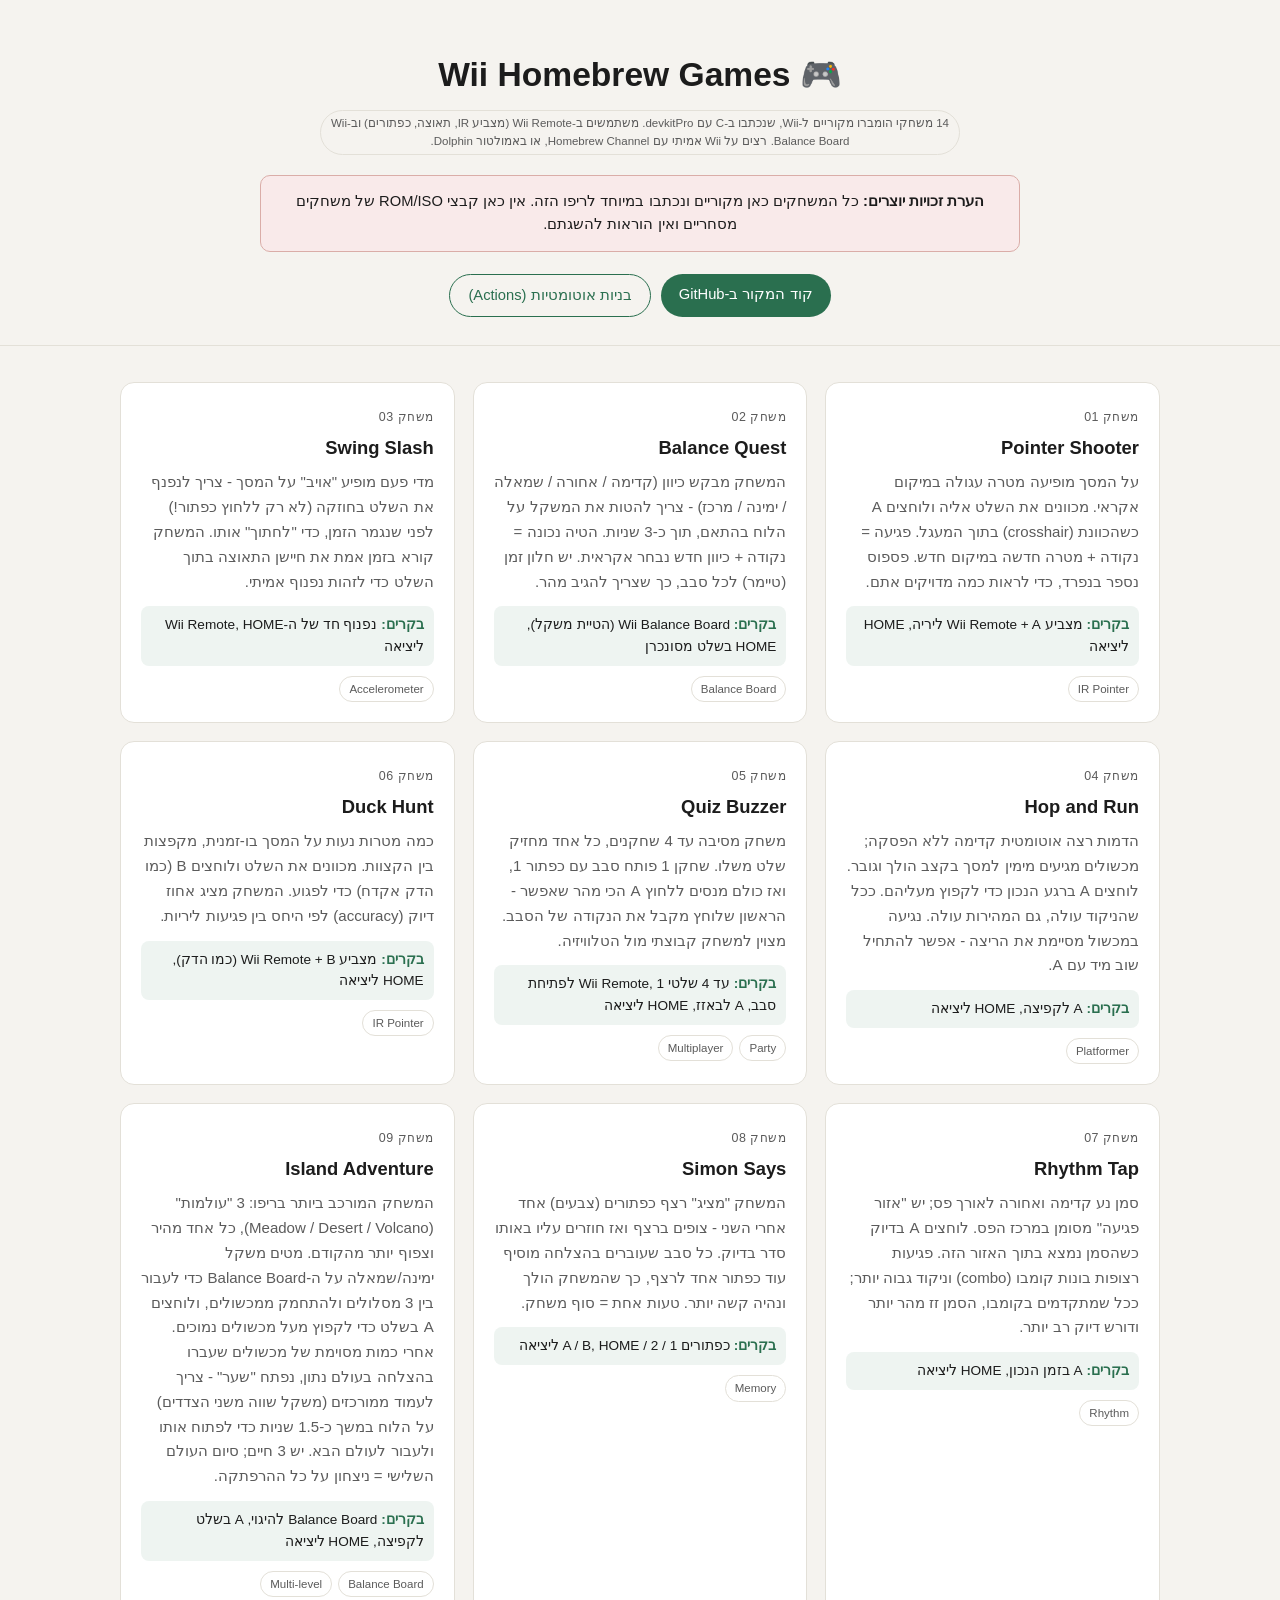
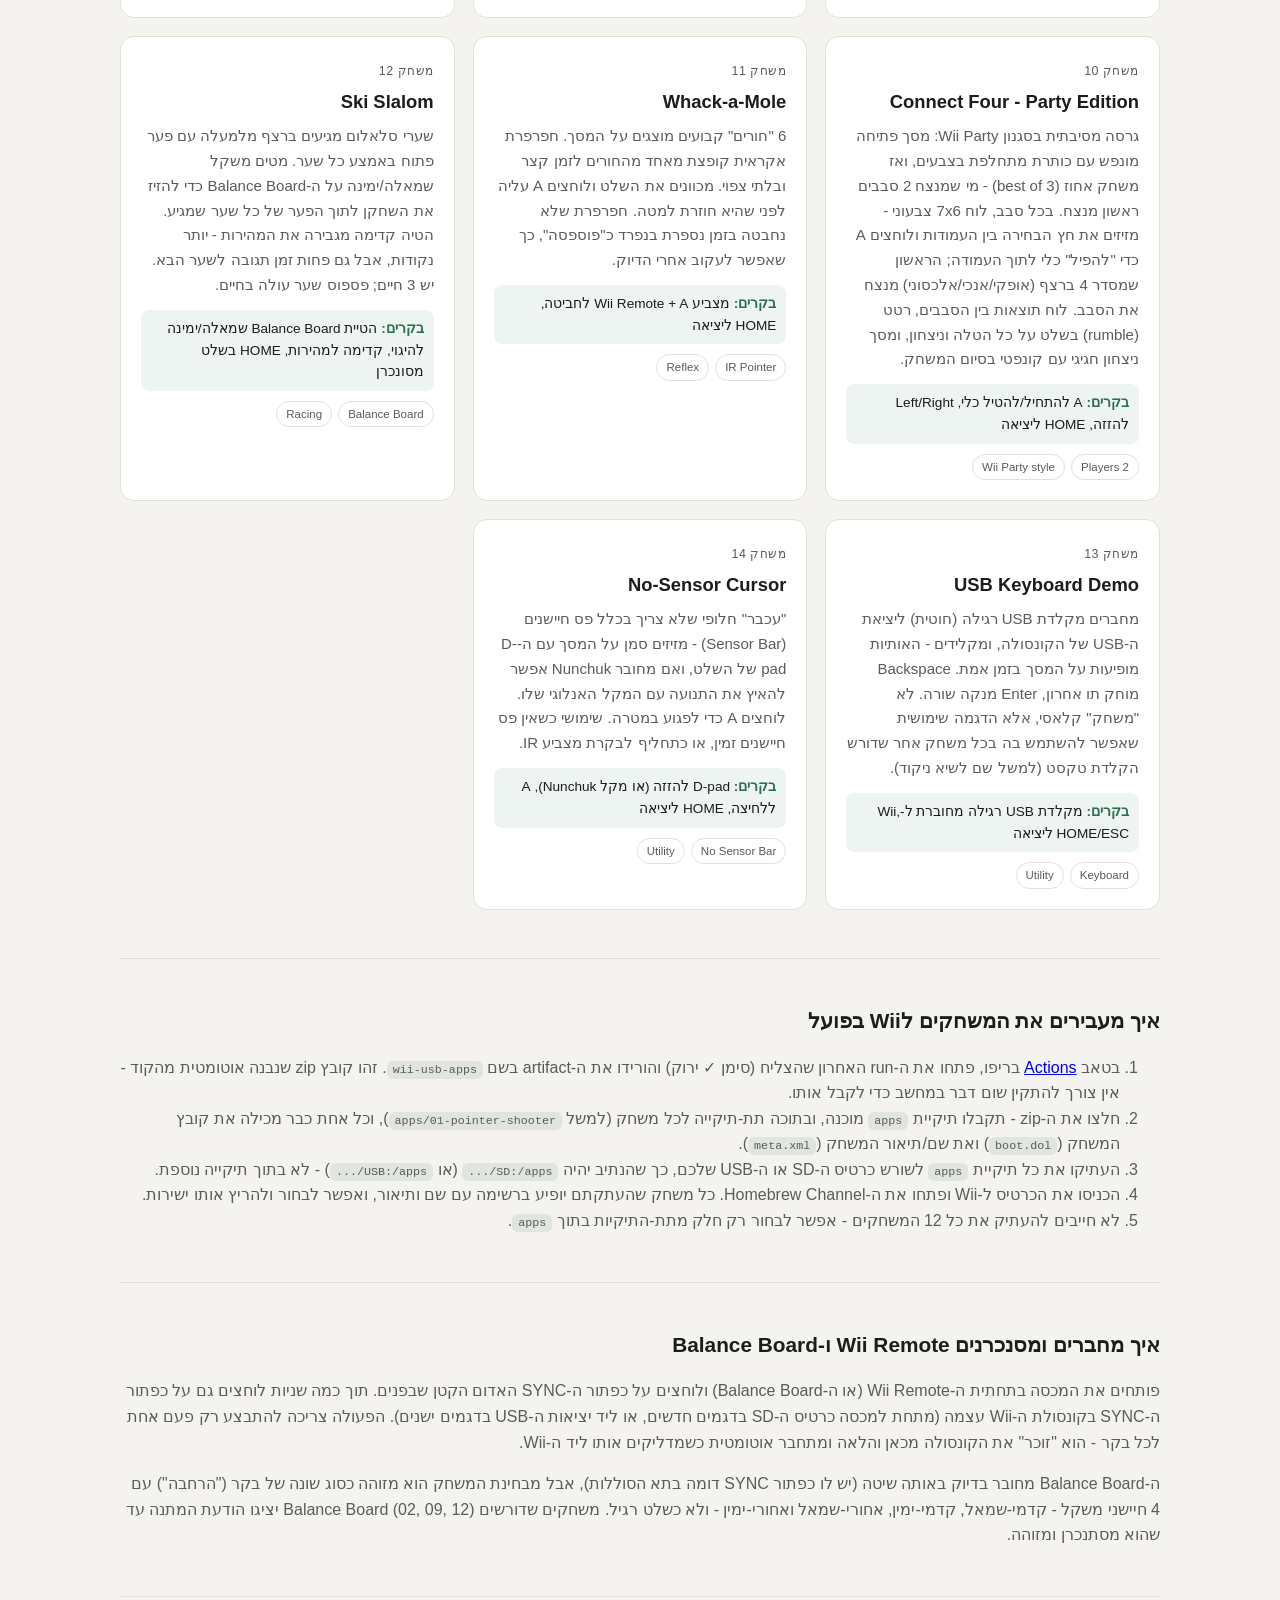
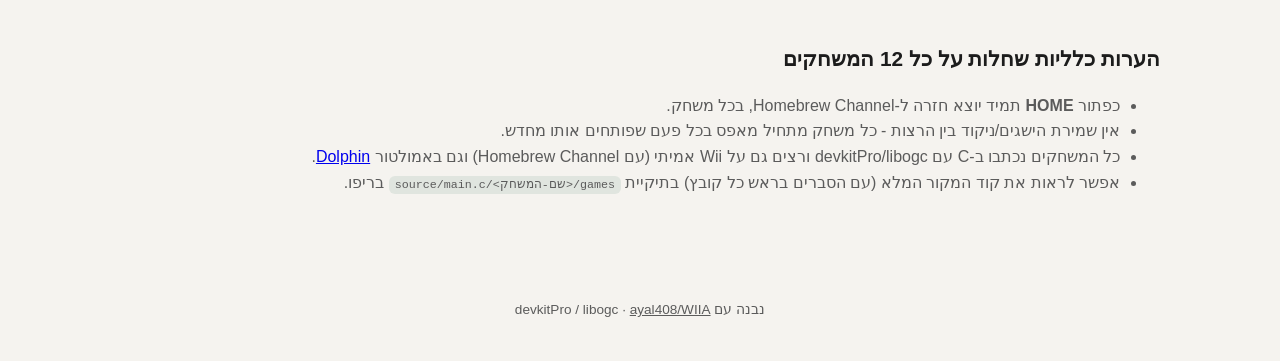
==== commit 625d45ec: "Give Connect Four a Wii Party-style presentation; fix keyboard link error - 10-connect-four: title s" ====
--- a/docs/index.html
+++ b/docs/index.html
@@ -247,8 +247,8 @@
     desc: "המשחק \"מציג\" רצף כפתורים (צבעים) אחד אחרי השני - צופים ברצף ואז חוזרים עליו באותו סדר בדיוק. כל סבב שעוברים בהצלחה מוסיף עוד כפתור אחד לרצף, כך שהמשחק הולך ונהיה קשה יותר. טעות אחת = סוף משחק." },
   { n: "09", name: "Island Adventure", controls: "Balance Board להיגוי, A בשלט לקפיצה, HOME ליציאה", tags: ["Balance Board", "Multi-level"],
     desc: "המשחק המורכב ביותר בריפו: 3 \"עולמות\" (Meadow / Desert / Volcano), כל אחד מהיר וצפוף יותר מהקודם. מטים משקל ימינה/שמאלה על ה-Balance Board כדי לעבור בין 3 מסלולים ולהתחמק ממכשולים, ולוחצים A בשלט כדי לקפוץ מעל מכשולים נמוכים. אחרי כמות מסוימת של מכשולים שעברו בהצלחה בעולם נתון, נפתח \"שער\" - צריך לעמוד ממורכזים (משקל שווה משני הצדדים) על הלוח במשך כ-1.5 שניות כדי לפתוח אותו ולעבור לעולם הבא. יש 3 חיים; סיום העולם השלישי = ניצחון על כל ההרפתקה." },
-  { n: "10", name: "Connect Four", controls: "Left/Right להזזת הבוחר, A להטלת כלי, HOME ליציאה", tags: ["2 Players"],
-    desc: "לוח קלאסי 7 עמודות על 6 שורות, בצבע. שני שחקנים חולקים שלט אחד ומתחלפים בתורות. כל שחקן מזיז את חץ הבחירה בין העמודות עם Left/Right ולוחץ A כדי \"להפיל\" כלי (אדום או צהוב, לפי התור) לתוך העמודה שנבחרה. הראשון שמצליח לסדר 4 כלים ברצף - אופקי, אנכי, או באלכסון - מנצח." },
+  { n: "10", name: "Connect Four - Party Edition", controls: "A להתחיל/להטיל כלי, Left/Right להזזה, HOME ליציאה", tags: ["2 Players", "Wii Party style"],
+    desc: "גרסה מסיבתית בסגנון Wii Party: מסך פתיחה מונפש עם כותרת מתחלפת בצבעים, ואז משחק אחוז (best of 3) - מי שמנצח 2 סבבים ראשון מנצח. בכל סבב, לוח 7x6 צבעוני - מזיזים את חץ הבחירה בין העמודות ולוחצים A כדי \"להפיל\" כלי לתוך העמודה; הראשון שמסדר 4 ברצף (אופקי/אנכי/אלכסוני) מנצח את הסבב. לוח תוצאות בין הסבבים, רטט (rumble) בשלט על כל הטלה וניצחון, ומסך ניצחון חגיגי עם קונפטי בסיום המשחק." },
   { n: "11", name: "Whack-a-Mole", controls: "מצביע Wii Remote + A לחביטה, HOME ליציאה", tags: ["IR Pointer", "Reflex"],
     desc: "6 \"חורים\" קבועים מוצגים על המסך. חפרפרת אקראית קופצת מאחד מהחורים לזמן קצר ובלתי צפוי. מכוונים את השלט ולוחצים A עליה לפני שהיא חוזרת למטה. חפרפרת שלא נחבטה בזמן נספרת בנפרד כ\"פוספסה\", כך שאפשר לעקוב אחרי הדיוק." },
   { n: "12", name: "Ski Slalom", controls: "הטיית Balance Board שמאלה/ימינה להיגוי, קדימה למהירות, HOME בשלט מסונכרן", tags: ["Balance Board", "Racing"],
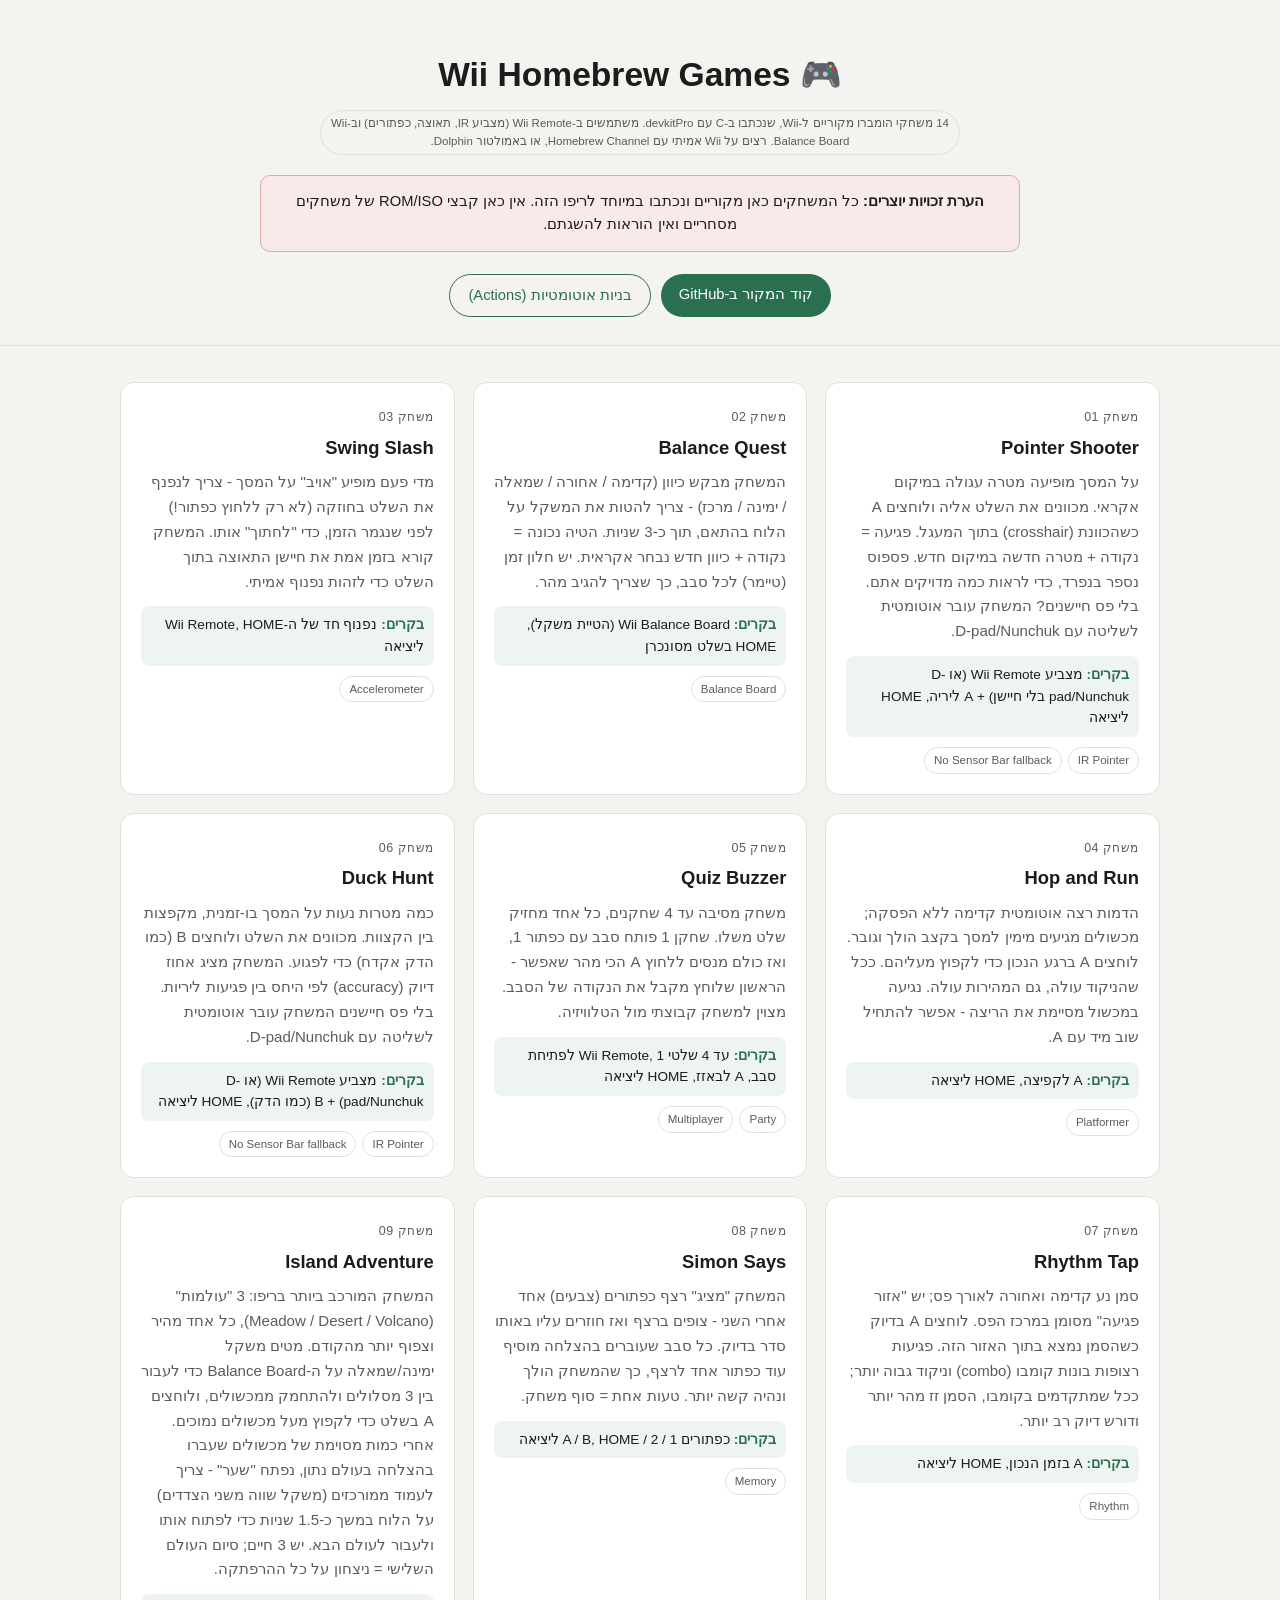
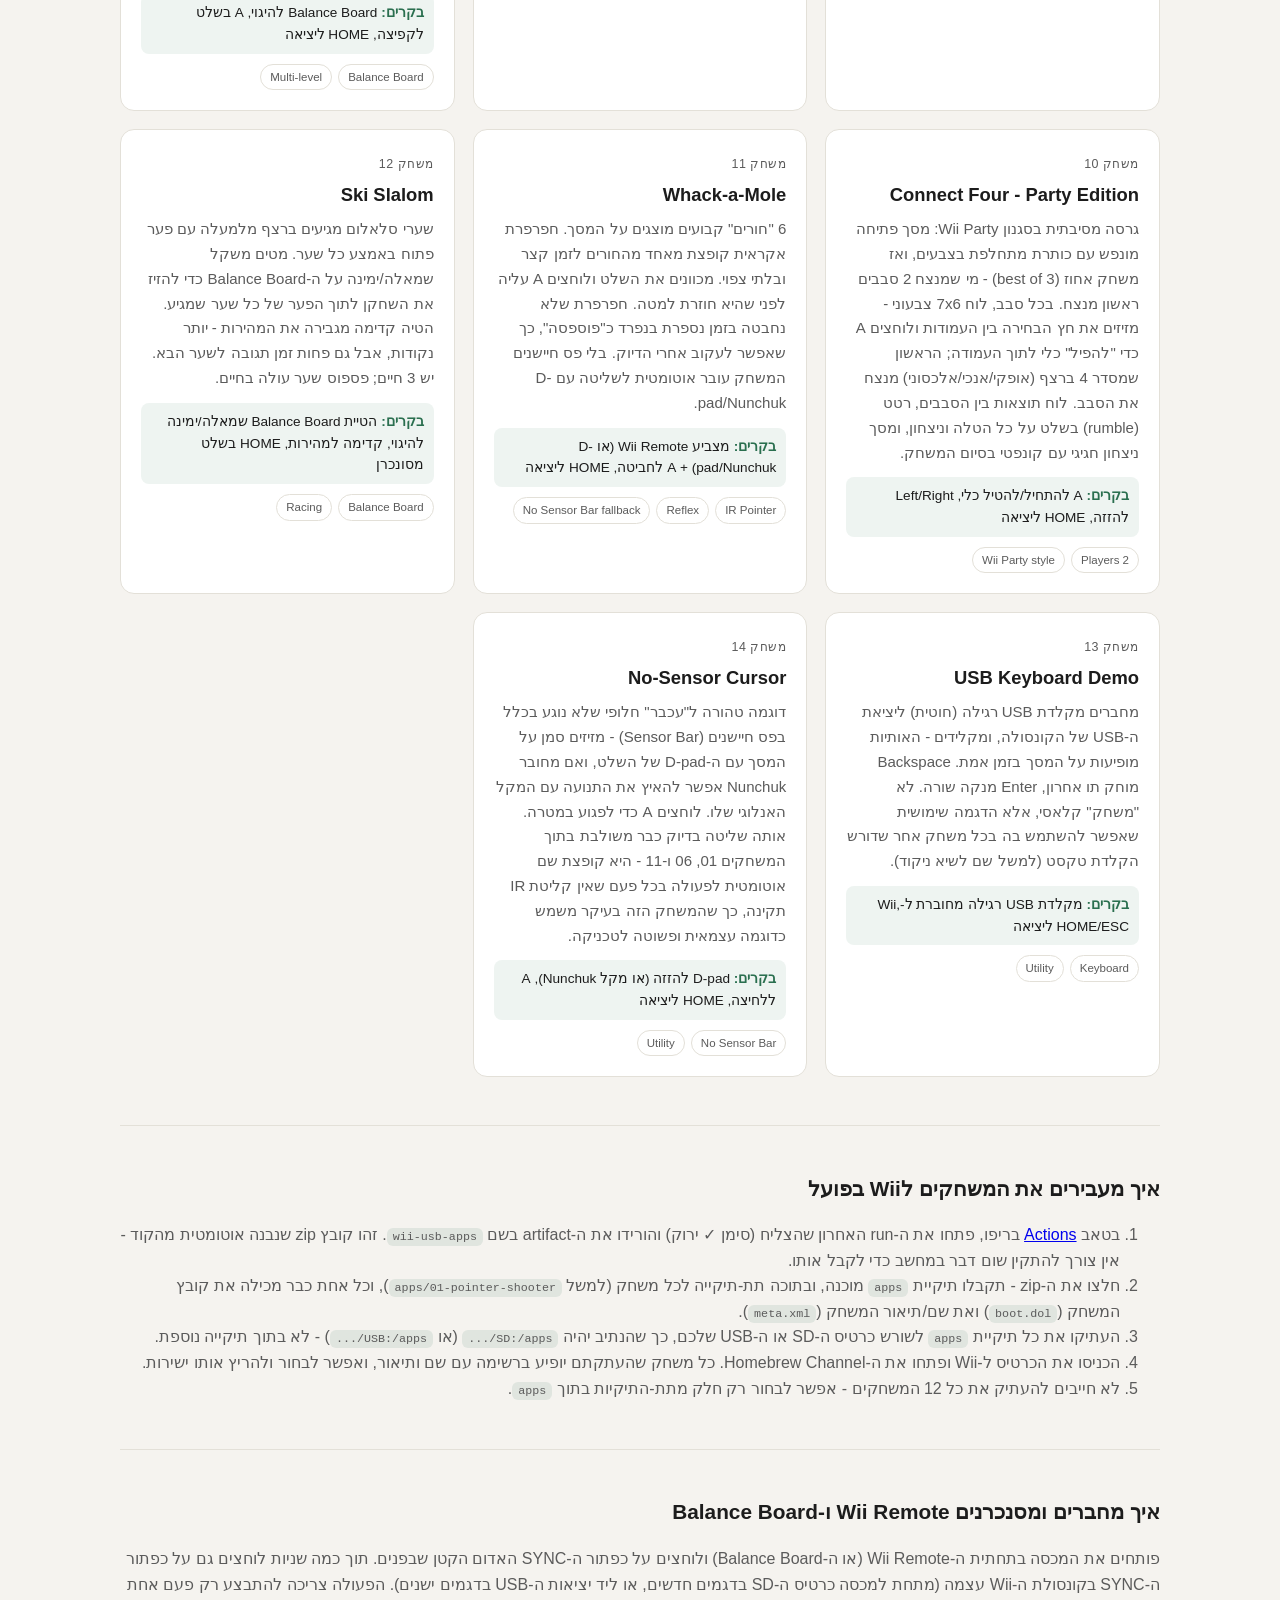
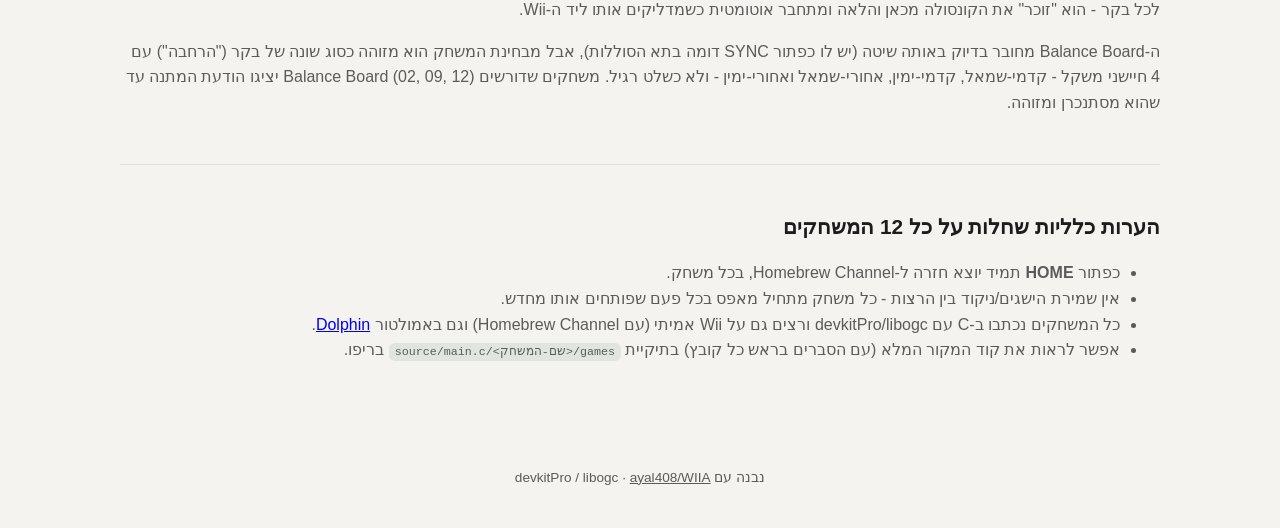
==== commit f6a46110: "Make the sensor-bar-free cursor a built-in fallback, not just a demo 01-pointer-shooter, 06-duck-hun" ====
--- a/docs/index.html
+++ b/docs/index.html
@@ -229,8 +229,8 @@
 
 <script>
 const games = [
-  { n: "01", name: "Pointer Shooter", controls: "מצביע Wii Remote + A ליריה, HOME ליציאה", tags: ["IR Pointer"],
-    desc: "על המסך מופיעה מטרה עגולה במיקום אקראי. מכוונים את השלט אליה ולוחצים A כשהכוונת (crosshair) בתוך המעגל. פגיעה = נקודה + מטרה חדשה במיקום חדש. פספוס נספר בנפרד, כדי לראות כמה מדויקים אתם." },
+  { n: "01", name: "Pointer Shooter", controls: "מצביע Wii Remote (או D-pad/Nunchuk בלי חיישן) + A ליריה, HOME ליציאה", tags: ["IR Pointer", "No Sensor Bar fallback"],
+    desc: "על המסך מופיעה מטרה עגולה במיקום אקראי. מכוונים את השלט אליה ולוחצים A כשהכוונת (crosshair) בתוך המעגל. פגיעה = נקודה + מטרה חדשה במיקום חדש. פספוס נספר בנפרד, כדי לראות כמה מדויקים אתם. בלי פס חיישנים? המשחק עובר אוטומטית לשליטה עם D-pad/Nunchuk." },
   { n: "02", name: "Balance Quest", controls: "Wii Balance Board (הטיית משקל), HOME בשלט מסונכרן", tags: ["Balance Board"],
     desc: "המשחק מבקש כיוון (קדימה / אחורה / שמאלה / ימינה / מרכז) - צריך להטות את המשקל על הלוח בהתאם, תוך כ-3 שניות. הטיה נכונה = נקודה + כיוון חדש נבחר אקראית. יש חלון זמן (טיימר) לכל סבב, כך שצריך להגיב מהר." },
   { n: "03", name: "Swing Slash", controls: "נפנוף חד של ה-Wii Remote, HOME ליציאה", tags: ["Accelerometer"],
@@ -239,8 +239,8 @@
     desc: "הדמות רצה אוטומטית קדימה ללא הפסקה; מכשולים מגיעים מימין למסך בקצב הולך וגובר. לוחצים A ברגע הנכון כדי לקפוץ מעליהם. ככל שהניקוד עולה, גם המהירות עולה. נגיעה במכשול מסיימת את הריצה - אפשר להתחיל שוב מיד עם A." },
   { n: "05", name: "Quiz Buzzer", controls: "עד 4 שלטי Wii Remote, 1 לפתיחת סבב, A לבאזז, HOME ליציאה", tags: ["Party", "Multiplayer"],
     desc: "משחק מסיבה עד 4 שחקנים, כל אחד מחזיק שלט משלו. שחקן 1 פותח סבב עם כפתור 1, ואז כולם מנסים ללחוץ A הכי מהר שאפשר - הראשון שלוחץ מקבל את הנקודה של הסבב. מצוין למשחק קבוצתי מול הטלוויזיה." },
-  { n: "06", name: "Duck Hunt", controls: "מצביע Wii Remote + B (כמו הדק), HOME ליציאה", tags: ["IR Pointer"],
-    desc: "כמה מטרות נעות על המסך בו-זמנית, מקפצות בין הקצוות. מכוונים את השלט ולוחצים B (כמו הדק אקדח) כדי לפגוע. המשחק מציג אחוז דיוק (accuracy) לפי היחס בין פגיעות ליריות." },
+  { n: "06", name: "Duck Hunt", controls: "מצביע Wii Remote (או D-pad/Nunchuk) + B (כמו הדק), HOME ליציאה", tags: ["IR Pointer", "No Sensor Bar fallback"],
+    desc: "כמה מטרות נעות על המסך בו-זמנית, מקפצות בין הקצוות. מכוונים את השלט ולוחצים B (כמו הדק אקדח) כדי לפגוע. המשחק מציג אחוז דיוק (accuracy) לפי היחס בין פגיעות ליריות. בלי פס חיישנים המשחק עובר אוטומטית לשליטה עם D-pad/Nunchuk." },
   { n: "07", name: "Rhythm Tap", controls: "A בזמן הנכון, HOME ליציאה", tags: ["Rhythm"],
     desc: "סמן נע קדימה ואחורה לאורך פס; יש \"אזור פגיעה\" מסומן במרכז הפס. לוחצים A בדיוק כשהסמן נמצא בתוך האזור הזה. פגיעות רצופות בונות קומבו (combo) וניקוד גבוה יותר; ככל שמתקדמים בקומבו, הסמן זז מהר יותר ודורש דיוק רב יותר." },
   { n: "08", name: "Simon Says", controls: "כפתורים 1 / 2 / A / B, HOME ליציאה", tags: ["Memory"],
@@ -249,14 +249,14 @@
     desc: "המשחק המורכב ביותר בריפו: 3 \"עולמות\" (Meadow / Desert / Volcano), כל אחד מהיר וצפוף יותר מהקודם. מטים משקל ימינה/שמאלה על ה-Balance Board כדי לעבור בין 3 מסלולים ולהתחמק ממכשולים, ולוחצים A בשלט כדי לקפוץ מעל מכשולים נמוכים. אחרי כמות מסוימת של מכשולים שעברו בהצלחה בעולם נתון, נפתח \"שער\" - צריך לעמוד ממורכזים (משקל שווה משני הצדדים) על הלוח במשך כ-1.5 שניות כדי לפתוח אותו ולעבור לעולם הבא. יש 3 חיים; סיום העולם השלישי = ניצחון על כל ההרפתקה." },
   { n: "10", name: "Connect Four - Party Edition", controls: "A להתחיל/להטיל כלי, Left/Right להזזה, HOME ליציאה", tags: ["2 Players", "Wii Party style"],
     desc: "גרסה מסיבתית בסגנון Wii Party: מסך פתיחה מונפש עם כותרת מתחלפת בצבעים, ואז משחק אחוז (best of 3) - מי שמנצח 2 סבבים ראשון מנצח. בכל סבב, לוח 7x6 צבעוני - מזיזים את חץ הבחירה בין העמודות ולוחצים A כדי \"להפיל\" כלי לתוך העמודה; הראשון שמסדר 4 ברצף (אופקי/אנכי/אלכסוני) מנצח את הסבב. לוח תוצאות בין הסבבים, רטט (rumble) בשלט על כל הטלה וניצחון, ומסך ניצחון חגיגי עם קונפטי בסיום המשחק." },
-  { n: "11", name: "Whack-a-Mole", controls: "מצביע Wii Remote + A לחביטה, HOME ליציאה", tags: ["IR Pointer", "Reflex"],
-    desc: "6 \"חורים\" קבועים מוצגים על המסך. חפרפרת אקראית קופצת מאחד מהחורים לזמן קצר ובלתי צפוי. מכוונים את השלט ולוחצים A עליה לפני שהיא חוזרת למטה. חפרפרת שלא נחבטה בזמן נספרת בנפרד כ\"פוספסה\", כך שאפשר לעקוב אחרי הדיוק." },
+  { n: "11", name: "Whack-a-Mole", controls: "מצביע Wii Remote (או D-pad/Nunchuk) + A לחביטה, HOME ליציאה", tags: ["IR Pointer", "Reflex", "No Sensor Bar fallback"],
+    desc: "6 \"חורים\" קבועים מוצגים על המסך. חפרפרת אקראית קופצת מאחד מהחורים לזמן קצר ובלתי צפוי. מכוונים את השלט ולוחצים A עליה לפני שהיא חוזרת למטה. חפרפרת שלא נחבטה בזמן נספרת בנפרד כ\"פוספסה\", כך שאפשר לעקוב אחרי הדיוק. בלי פס חיישנים המשחק עובר אוטומטית לשליטה עם D-pad/Nunchuk." },
   { n: "12", name: "Ski Slalom", controls: "הטיית Balance Board שמאלה/ימינה להיגוי, קדימה למהירות, HOME בשלט מסונכרן", tags: ["Balance Board", "Racing"],
     desc: "שערי סלאלום מגיעים ברצף מלמעלה עם פער פתוח באמצע כל שער. מטים משקל שמאלה/ימינה על ה-Balance Board כדי להזיז את השחקן לתוך הפער של כל שער שמגיע. הטיה קדימה מגבירה את המהירות - יותר נקודות, אבל גם פחות זמן תגובה לשער הבא. יש 3 חיים; פספוס שער עולה בחיים." },
   { n: "13", name: "USB Keyboard Demo", controls: "מקלדת USB רגילה מחוברת ל-Wii, HOME/ESC ליציאה", tags: ["Keyboard", "Utility"],
     desc: "מחברים מקלדת USB רגילה (חוטית) ליציאת ה-USB של הקונסולה, ומקלידים - האותיות מופיעות על המסך בזמן אמת. Backspace מוחק תו אחרון, Enter מנקה שורה. לא \"משחק\" קלאסי, אלא הדגמה שימושית שאפשר להשתמש בה בכל משחק אחר שדורש הקלדת טקסט (למשל שם לשיא ניקוד)." },
   { n: "14", name: "No-Sensor Cursor", controls: "D-pad להזזה (או מקל Nunchuk), A ללחיצה, HOME ליציאה", tags: ["No Sensor Bar", "Utility"],
-    desc: "\"עכבר\" חלופי שלא צריך בכלל פס חיישנים (Sensor Bar) - מזיזים סמן על המסך עם ה-D-pad של השלט, ואם מחובר Nunchuk אפשר להאיץ את התנועה עם המקל האנלוגי שלו. לוחצים A כדי לפגוע במטרה. שימושי כשאין פס חיישנים זמין, או כתחליף לבקרת מצביע IR." },
+    desc: "דוגמה טהורה ל\"עכבר\" חלופי שלא נוגע בכלל בפס חיישנים (Sensor Bar) - מזיזים סמן על המסך עם ה-D-pad של השלט, ואם מחובר Nunchuk אפשר להאיץ את התנועה עם המקל האנלוגי שלו. לוחצים A כדי לפגוע במטרה. אותה שליטה בדיוק כבר משולבת בתוך המשחקים 01, 06 ו-11 - היא קופצת שם אוטומטית לפעולה בכל פעם שאין קליטת IR תקינה, כך שהמשחק הזה בעיקר משמש כדוגמה עצמאית ופשוטה לטכניקה." },
 ];
 
 const grid = document.getElementById("grid");
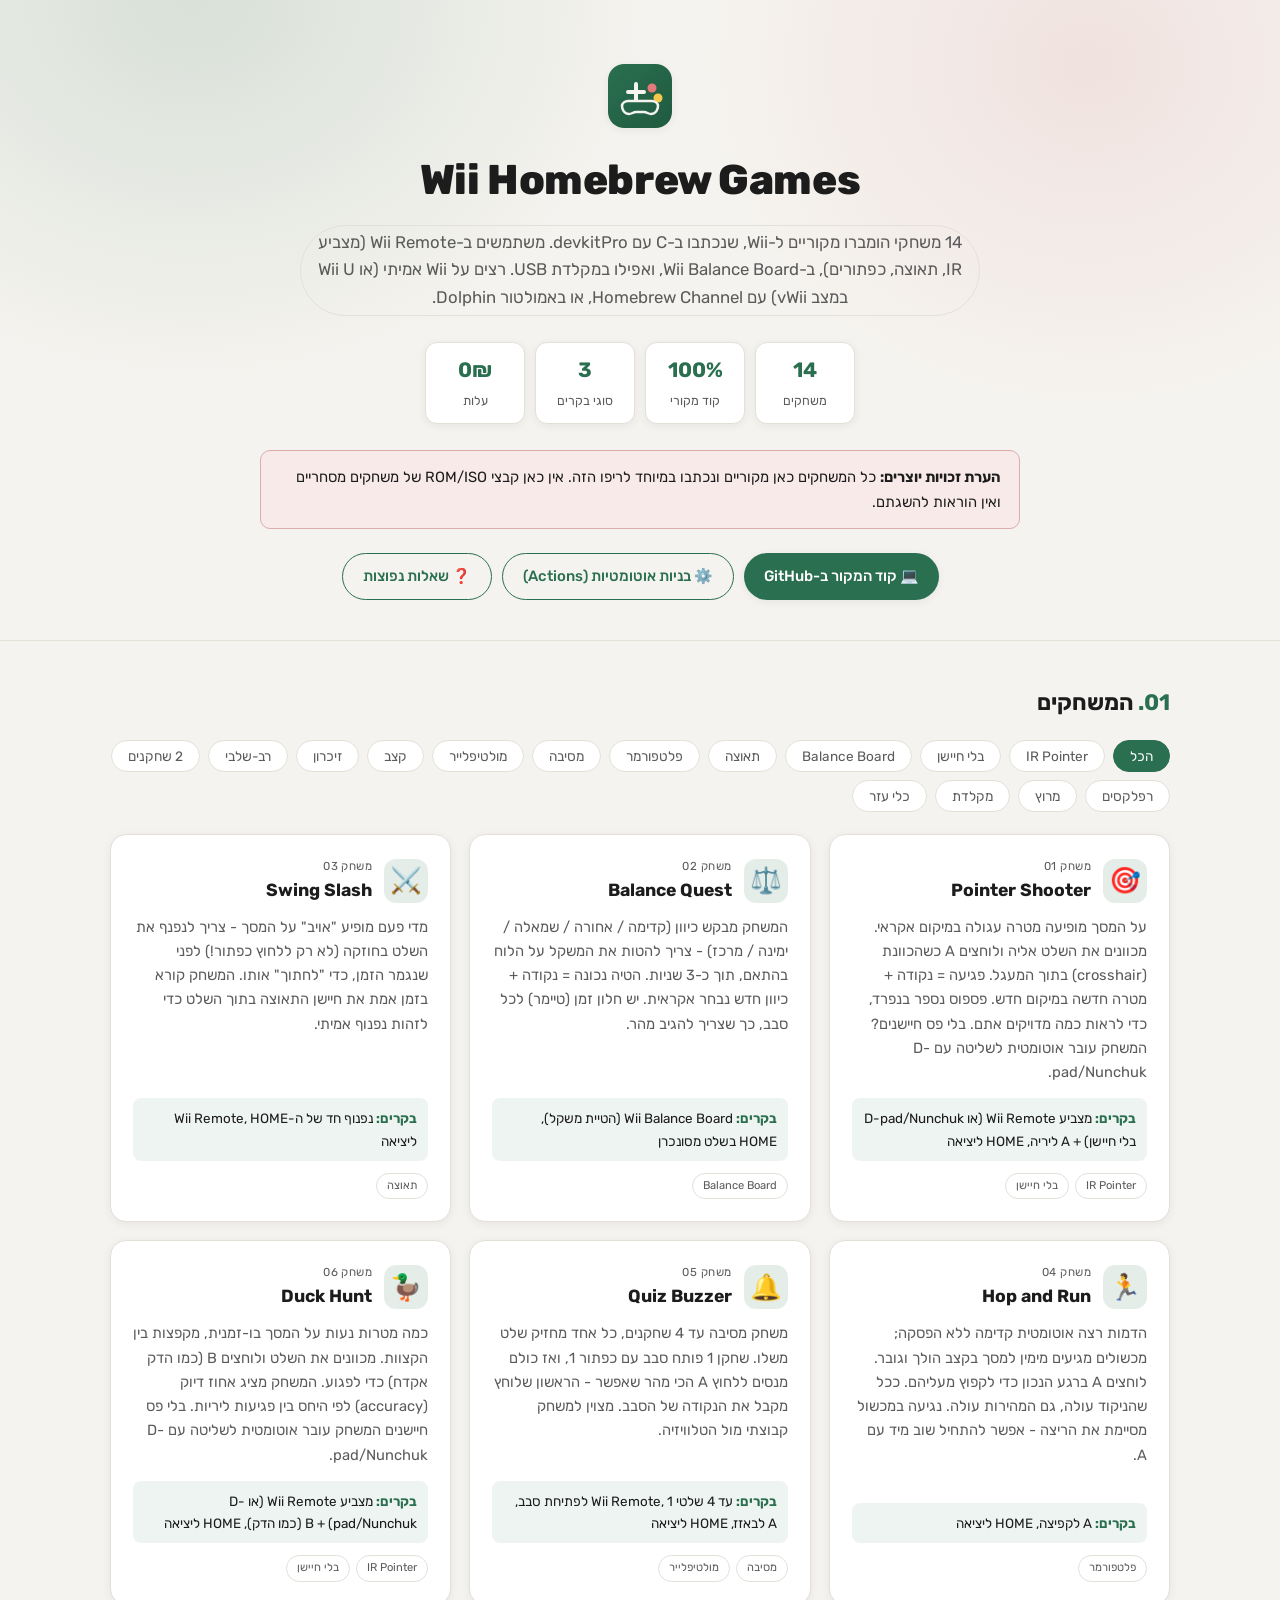
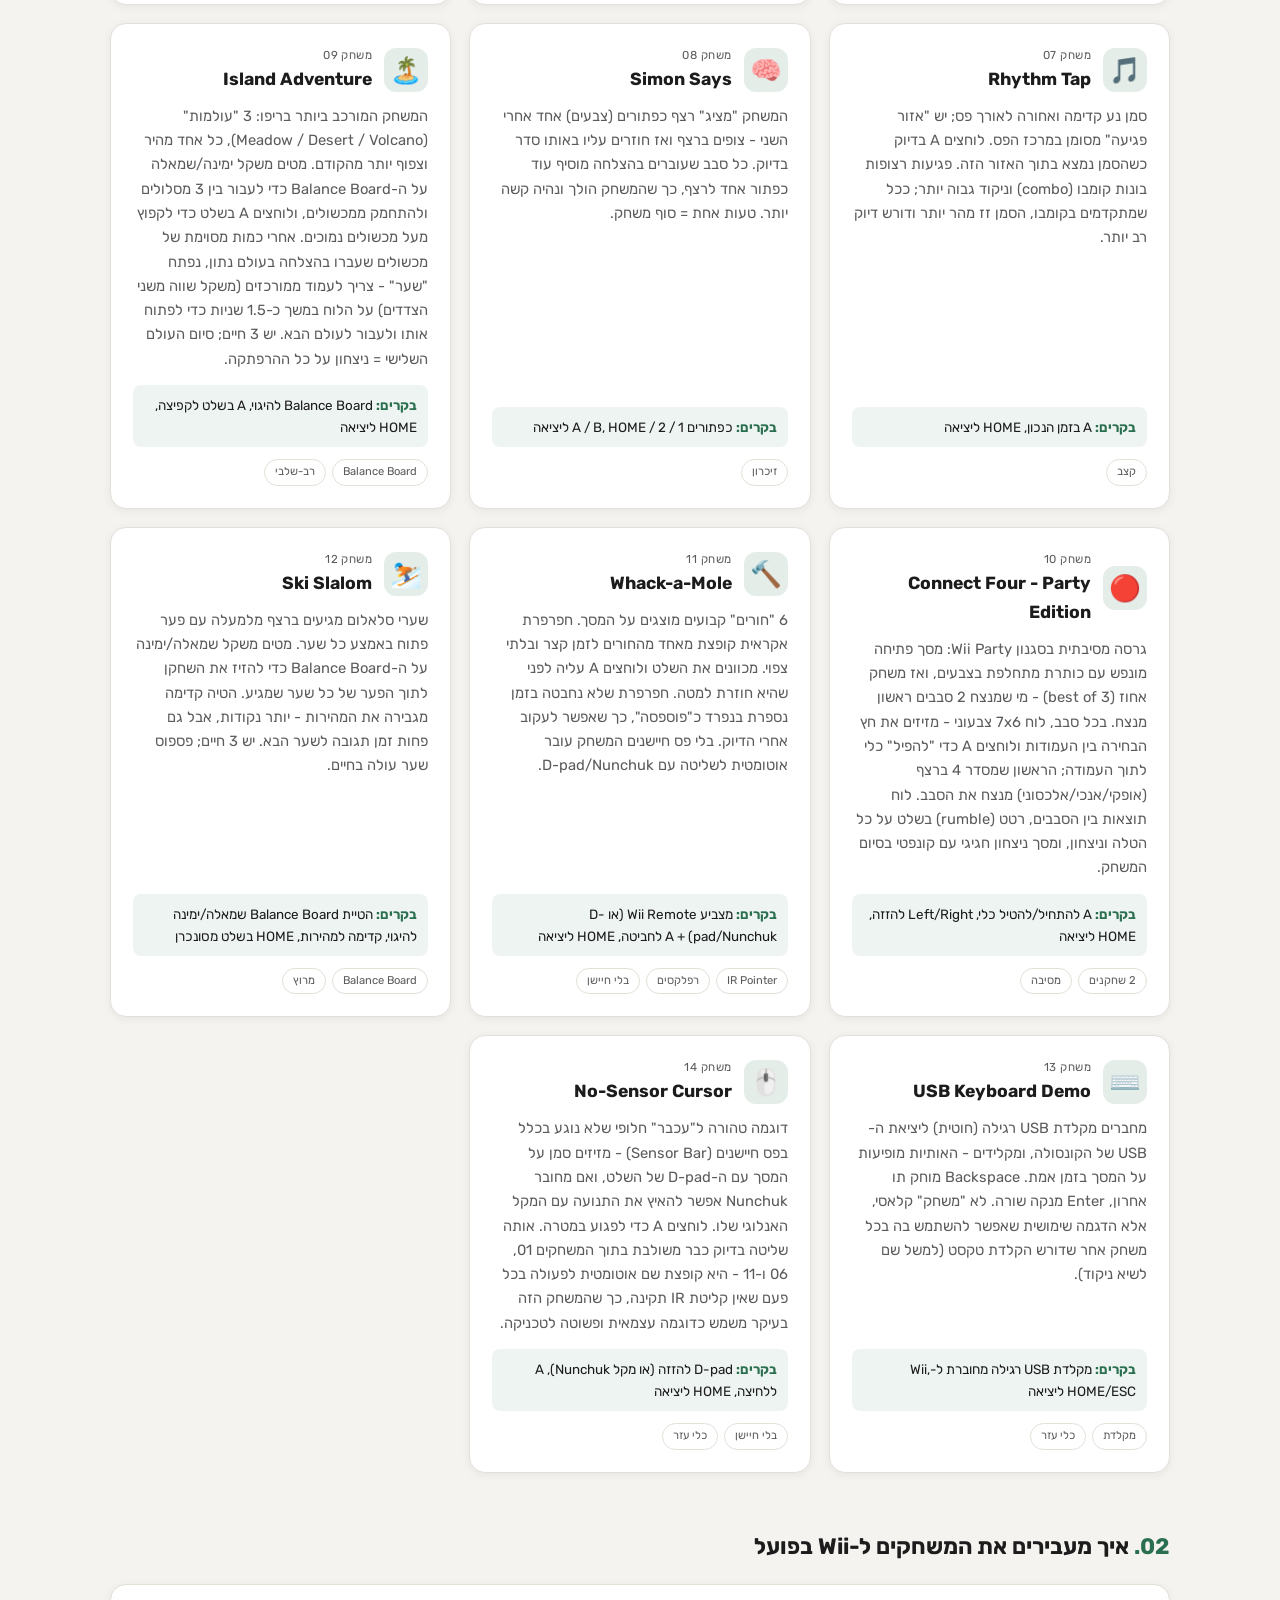
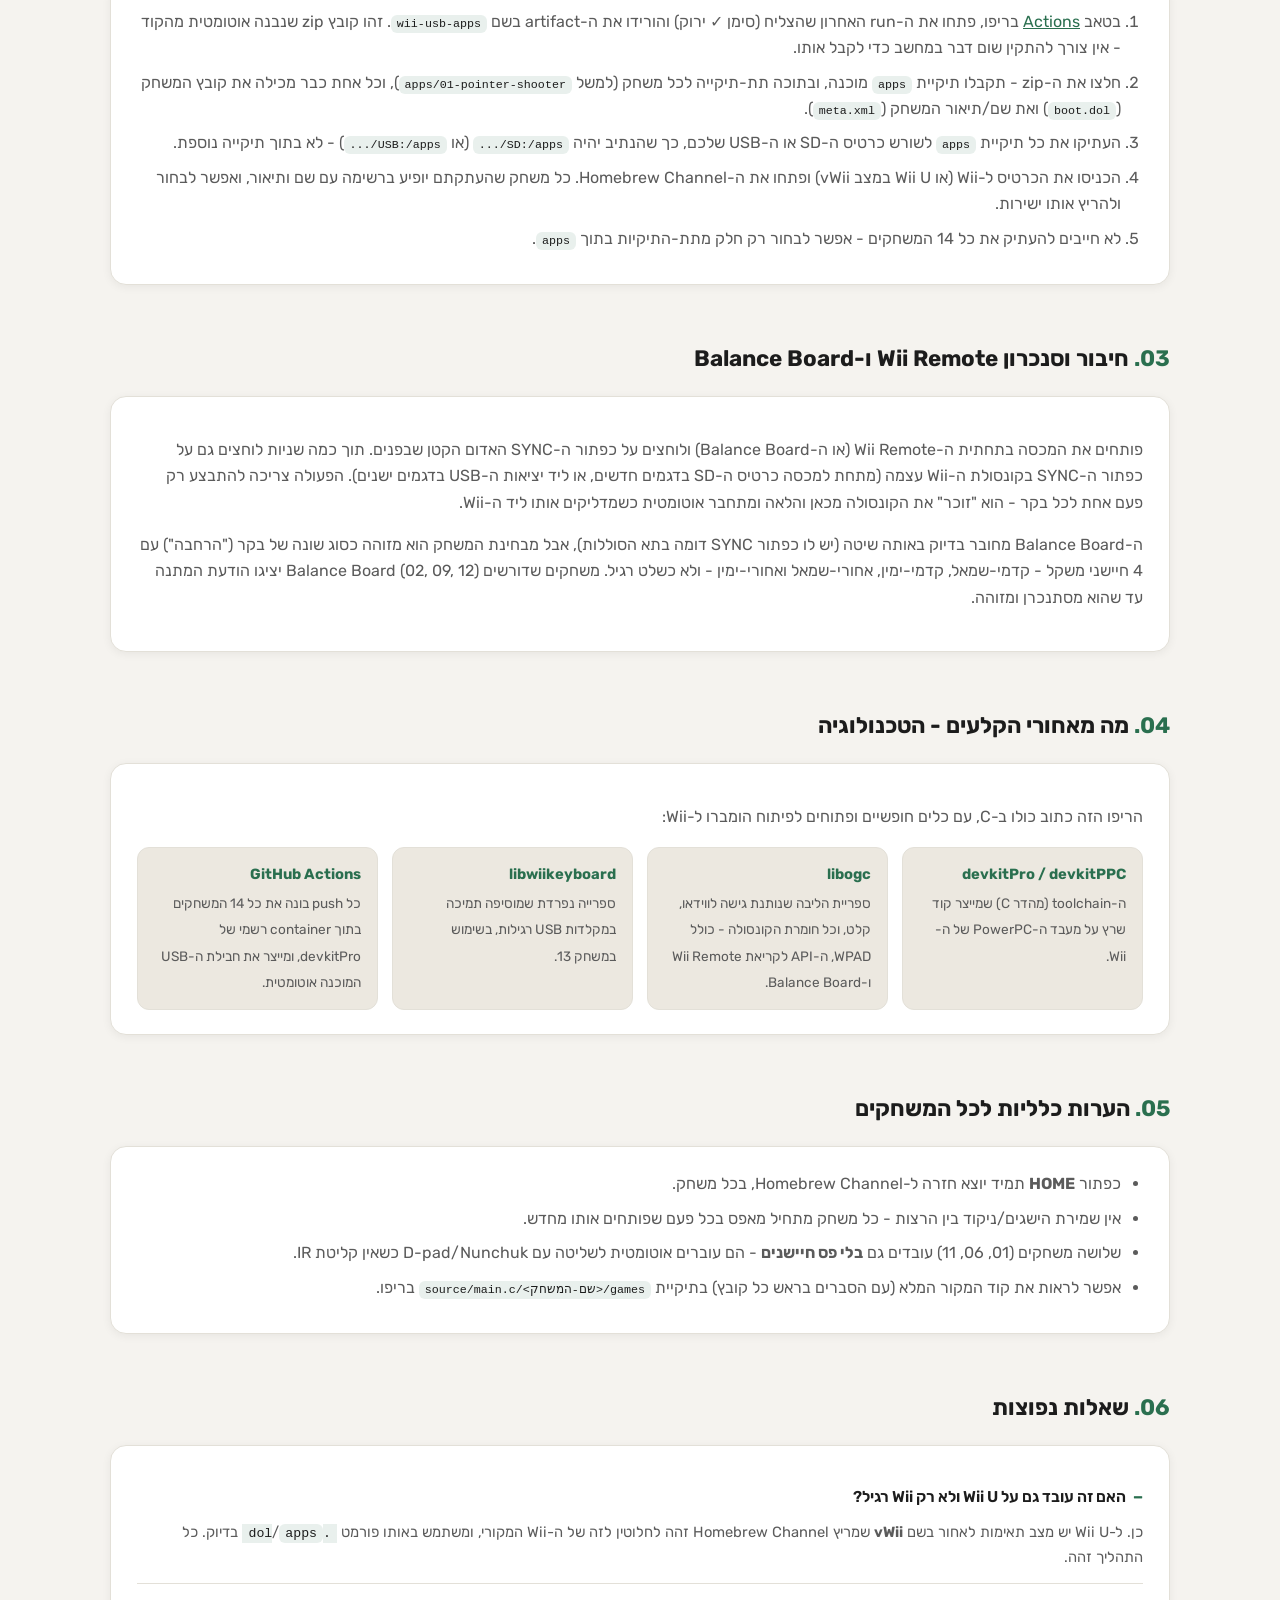
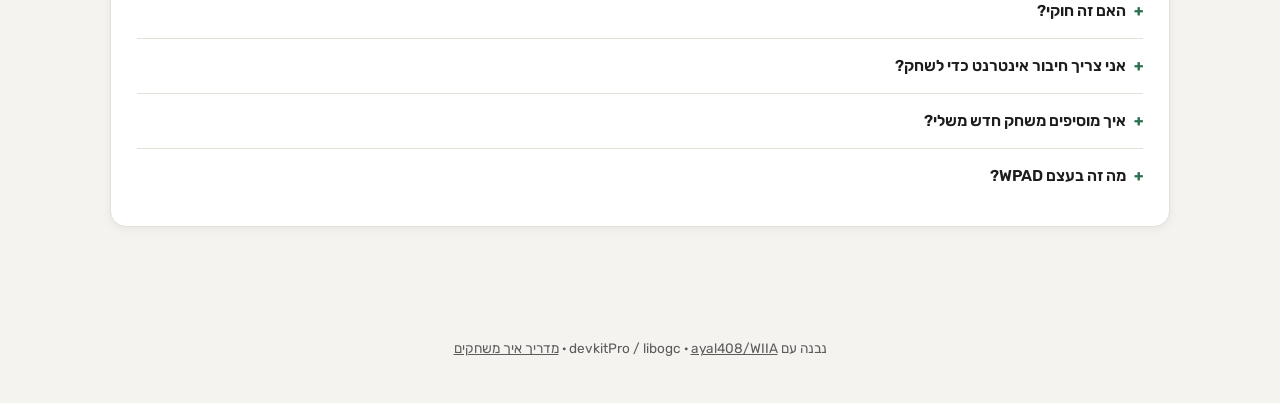
==== commit f3e826f9: "Redesign the Pages site: favicon, hero stats, filters, tech/FAQ sections - Added a custom controller" ====
--- a/docs/index.html
+++ b/docs/index.html
@@ -4,63 +4,123 @@
 <meta charset="utf-8">
 <meta name="viewport" content="width=device-width, initial-scale=1">
 <title>Wii Homebrew Games</title>
-<meta name="description" content="14 משחקי הומברו מקוריים ל-Wii, עם Wii Remote ו-Balance Board">
+<meta name="description" content="14 משחקי הומברו מקוריים ל-Wii, עם Wii Remote, Balance Board ומקלדת USB">
+<link rel="icon" type="image/svg+xml" href="favicon.svg">
+<link rel="preconnect" href="https://fonts.googleapis.com">
+<link rel="preconnect" href="https://fonts.gstatic.com" crossorigin>
+<link href="https://fonts.googleapis.com/css2?family=Rubik:wght@400;500;600;700;800&display=swap" rel="stylesheet">
 <style>
   :root {
     --bg: #f5f3ef;
+    --bg-alt: #ece8e0;
     --bg-card: #ffffff;
     --text: #1c1c1c;
     --text-muted: #5b5b5b;
     --accent: #2a6f4f;
+    --accent-rgb: 42,111,79;
     --accent-2: #c94f4f;
+    --accent-3: #c98a2c;
     --border: #e3e0d8;
+    --shadow: 0 2px 10px rgba(0,0,0,0.06);
   }
   @media (prefers-color-scheme: dark) {
     :root:not([data-theme="light"]) {
       --bg: #14171a;
+      --bg-alt: #1a1e22;
       --bg-card: #1e2226;
       --text: #f0f0ee;
       --text-muted: #a9a9a4;
       --accent: #4fae82;
+      --accent-rgb: 79,174,130;
       --accent-2: #e57a7a;
+      --accent-3: #e0ab5c;
       --border: #2c3136;
+      --shadow: 0 2px 14px rgba(0,0,0,0.35);
     }
   }
   :root[data-theme="dark"] {
     --bg: #14171a;
+    --bg-alt: #1a1e22;
     --bg-card: #1e2226;
     --text: #f0f0ee;
     --text-muted: #a9a9a4;
     --accent: #4fae82;
+    --accent-rgb: 79,174,130;
     --accent-2: #e57a7a;
+    --accent-3: #e0ab5c;
     --border: #2c3136;
+    --shadow: 0 2px 14px rgba(0,0,0,0.35);
   }
 
   * { box-sizing: border-box; }
+  html { scroll-behavior: smooth; }
   body {
     margin: 0;
     background: var(--bg);
     color: var(--text);
-    font-family: -apple-system, "Segoe UI", Arial, sans-serif;
-    line-height: 1.6;
-  }
-  header {
-    padding: 48px 20px 28px;
+    font-family: "Rubik", -apple-system, "Segoe UI", Arial, sans-serif;
+    line-height: 1.65;
+  }
+  a { color: var(--accent); }
+
+  /* ---------- Hero ---------- */
+  header.hero {
+    padding: 64px 20px 40px;
     text-align: center;
+    background:
+      radial-gradient(60% 100% at 15% 0%, rgba(var(--accent-rgb),0.14), transparent 60%),
+      radial-gradient(50% 90% at 85% 10%, rgba(201,79,79,0.10), transparent 60%),
+      var(--bg);
     border-bottom: 1px solid var(--border);
   }
-  header h1 { margin: 0 0 8px; font-size: 2.1rem; }
-  header p.tag { color: var(--text-muted); max-width: 640px; margin: 0 auto; }
+  .hero-icon {
+    width: 64px; height: 64px;
+    margin: 0 auto 18px;
+    display: block;
+    border-radius: 16px;
+    box-shadow: var(--shadow);
+  }
+  header.hero h1 {
+    margin: 0 0 10px;
+    font-size: clamp(1.8rem, 4vw, 2.6rem);
+    font-weight: 800;
+    letter-spacing: -0.01em;
+  }
+  header.hero p.tag {
+    color: var(--text-muted);
+    max-width: 680px;
+    margin: 0 auto;
+    font-size: 1.05rem;
+  }
+
+  .stats {
+    display: flex;
+    justify-content: center;
+    gap: 10px;
+    flex-wrap: wrap;
+    margin-top: 26px;
+  }
+  .stat {
+    background: var(--bg-card);
+    border: 1px solid var(--border);
+    border-radius: 12px;
+    padding: 10px 18px;
+    box-shadow: var(--shadow);
+    min-width: 100px;
+  }
+  .stat b { display: block; font-size: 1.3rem; color: var(--accent); }
+  .stat span { font-size: 0.78rem; color: var(--text-muted); }
 
   .notice {
     max-width: 760px;
-    margin: 20px auto 0;
+    margin: 26px auto 0;
     padding: 14px 18px;
     border-radius: 10px;
     background: color-mix(in srgb, var(--accent-2) 12%, var(--bg-card));
     border: 1px solid color-mix(in srgb, var(--accent-2) 35%, var(--border));
     font-size: 0.92rem;
     color: var(--text);
+    text-align: right;
   }
 
   .links {
@@ -68,96 +128,214 @@
     gap: 10px;
     justify-content: center;
     flex-wrap: wrap;
-    margin-top: 22px;
+    margin-top: 24px;
   }
   .links a {
-    display: inline-block;
-    padding: 9px 18px;
+    display: inline-flex;
+    align-items: center;
+    gap: 6px;
+    padding: 10px 20px;
     border-radius: 999px;
     background: var(--accent);
     color: white;
     text-decoration: none;
-    font-size: 0.92rem;
-  }
+    font-size: 0.93rem;
+    font-weight: 500;
+    box-shadow: var(--shadow);
+    transition: transform 0.15s ease;
+  }
+  .links a:hover { transform: translateY(-1px); }
   .links a.secondary {
     background: transparent;
     color: var(--accent);
     border: 1px solid var(--accent);
-  }
-
+    box-shadow: none;
+  }
+
+  /* ---------- Layout ---------- */
   main {
-    max-width: 1080px;
+    max-width: 1100px;
     margin: 0 auto;
-    padding: 36px 20px 64px;
-  }
-
+    padding: 44px 20px 64px;
+  }
+  h2.section-title {
+    font-size: 1.4rem;
+    font-weight: 700;
+    margin: 0 0 18px;
+  }
+  h2.section-title .n { color: var(--accent); }
+
+  /* ---------- Filters ---------- */
+  .filters {
+    display: flex;
+    gap: 8px;
+    flex-wrap: wrap;
+    margin-bottom: 22px;
+  }
+  .filter-btn {
+    font-family: inherit;
+    font-size: 0.85rem;
+    padding: 7px 16px;
+    border-radius: 999px;
+    border: 1px solid var(--border);
+    background: var(--bg-card);
+    color: var(--text-muted);
+    cursor: pointer;
+    transition: all 0.15s ease;
+  }
+  .filter-btn:hover { border-color: var(--accent); color: var(--accent); }
+  .filter-btn.active {
+    background: var(--accent);
+    border-color: var(--accent);
+    color: white;
+  }
+
+  /* ---------- Game grid ---------- */
   .grid {
     display: grid;
-    grid-template-columns: repeat(auto-fill, minmax(280px, 1fr));
+    grid-template-columns: repeat(auto-fill, minmax(290px, 1fr));
     gap: 18px;
   }
 
   .card {
     background: var(--bg-card);
     border: 1px solid var(--border);
-    border-radius: 14px;
-    padding: 20px;
+    border-radius: 16px;
+    padding: 22px;
+    box-shadow: var(--shadow);
+    transition: transform 0.15s ease, box-shadow 0.15s ease;
+    display: flex;
+    flex-direction: column;
+  }
+  .card:hover {
+    transform: translateY(-3px);
+    box-shadow: 0 8px 24px rgba(0,0,0,0.10);
+  }
+  .card .card-top {
+    display: flex;
+    align-items: center;
+    gap: 12px;
+    margin-bottom: 10px;
+  }
+  .card .icon {
+    font-size: 1.6rem;
+    width: 44px; height: 44px;
+    display: flex; align-items: center; justify-content: center;
+    background: color-mix(in srgb, var(--accent) 12%, transparent);
+    border-radius: 12px;
+    flex-shrink: 0;
   }
   .card .num {
-    display: inline-block;
-    font-size: 0.78rem;
+    display: block;
+    font-size: 0.72rem;
     color: var(--text-muted);
     letter-spacing: 0.04em;
   }
-  .card h3 { margin: 4px 0 8px; font-size: 1.15rem; }
-  .card p.desc { margin: 0 0 12px; color: var(--text-muted); font-size: 0.94rem; line-height: 1.65; }
+  .card h3 { margin: 0; font-size: 1.1rem; }
+  .card p.desc { margin: 0 0 14px; color: var(--text-muted); font-size: 0.92rem; line-height: 1.65; flex-grow: 1; }
   .card .controls {
-    font-size: 0.85rem;
+    font-size: 0.84rem;
     color: var(--text);
     background: color-mix(in srgb, var(--accent) 8%, transparent);
     border-radius: 8px;
-    padding: 8px 10px;
+    padding: 9px 11px;
   }
   .card .controls b { color: var(--accent); }
 
-  .tags { margin-top: 10px; display: flex; gap: 6px; flex-wrap: wrap; }
+  .tags { margin-top: 12px; display: flex; gap: 6px; flex-wrap: wrap; }
   .tag {
-    font-size: 0.72rem;
-    padding: 3px 9px;
+    font-size: 0.70rem;
+    padding: 3px 10px;
     border-radius: 999px;
     border: 1px solid var(--border);
     color: var(--text-muted);
   }
 
-  section.howto {
-    margin-top: 48px;
-    padding-top: 28px;
-    border-top: 1px solid var(--border);
-  }
-  section.howto h2 { font-size: 1.3rem; }
-  section.howto ol { color: var(--text-muted); }
-  section.howto code {
+  /* ---------- Info sections ---------- */
+  section.info {
+    margin-top: 56px;
+  }
+  .panel {
+    background: var(--bg-card);
+    border: 1px solid var(--border);
+    border-radius: 16px;
+    padding: 24px 26px;
+    margin-bottom: 16px;
+    box-shadow: var(--shadow);
+  }
+  .panel h3 { margin: 0 0 12px; font-size: 1.1rem; }
+  .panel p, .panel li { color: var(--text-muted); }
+  .panel ol, .panel ul { margin: 0; padding-inline-start: 22px; }
+  .panel li { margin-bottom: 8px; }
+  .panel code {
     background: color-mix(in srgb, var(--accent) 10%, transparent);
     padding: 2px 6px;
     border-radius: 6px;
     font-size: 0.9em;
-  }
+    color: var(--text);
+  }
+
+  .tech-grid {
+    display: grid;
+    grid-template-columns: repeat(auto-fit, minmax(220px, 1fr));
+    gap: 14px;
+    margin-top: 4px;
+  }
+  .tech-item {
+    padding: 14px 16px;
+    border-radius: 12px;
+    background: var(--bg-alt);
+    border: 1px solid var(--border);
+  }
+  .tech-item b { display: block; margin-bottom: 4px; color: var(--accent); font-size: 0.92rem; }
+  .tech-item span { font-size: 0.85rem; color: var(--text-muted); }
+
+  .faq details {
+    border-bottom: 1px solid var(--border);
+    padding: 14px 0;
+  }
+  .faq details:last-child { border-bottom: none; }
+  .faq summary {
+    cursor: pointer;
+    font-weight: 600;
+    font-size: 0.98rem;
+    list-style: none;
+  }
+  .faq summary::-webkit-details-marker { display: none; }
+  .faq summary::before {
+    content: "+";
+    display: inline-block;
+    width: 1.1em;
+    color: var(--accent);
+    font-weight: 800;
+  }
+  .faq details[open] summary::before { content: "\2212"; }
+  .faq p { margin: 10px 0 0 1.6em; color: var(--text-muted); font-size: 0.92rem; }
 
   footer {
     text-align: center;
-    padding: 24px 20px 40px;
+    padding: 30px 20px 44px;
     color: var(--text-muted);
     font-size: 0.85rem;
   }
+  footer a { color: inherit; text-decoration: underline; }
 </style>
 </head>
 <body>
 
-<header>
-  <h1>🎮 Wii Homebrew Games</h1>
+<header class="hero">
+  <img class="hero-icon" src="favicon.svg" alt="">
+  <h1>Wii Homebrew Games</h1>
   <p class="tag">14 משחקי הומברו מקוריים ל-Wii, שנכתבו ב-C עם devkitPro. משתמשים ב-Wii Remote
-    (מצביע IR, תאוצה, כפתורים) וב-Wii Balance Board. רצים על Wii אמיתי עם Homebrew Channel,
-    או באמולטור Dolphin.</p>
+    (מצביע IR, תאוצה, כפתורים), ב-Wii Balance Board, ואפילו במקלדת USB. רצים על Wii אמיתי
+    (או Wii U במצב vWii) עם Homebrew Channel, או באמולטור Dolphin.</p>
+
+  <div class="stats">
+    <div class="stat"><b>14</b><span>משחקים</span></div>
+    <div class="stat"><b>100%</b><span>קוד מקורי</span></div>
+    <div class="stat"><b>3</b><span>סוגי בקרים</span></div>
+    <div class="stat"><b>0₪</b><span>עלות</span></div>
+  </div>
 
   <div class="notice">
     <b>הערת זכויות יוצרים:</b> כל המשחקים כאן מקוריים ונכתבו במיוחד לריפו הזה. אין כאן קבצי
@@ -165,110 +343,193 @@
   </div>
 
   <div class="links">
-    <a href="https://github.com/ayal408/WIIA">קוד המקור ב-GitHub</a>
-    <a class="secondary" href="https://github.com/ayal408/WIIA/actions">בניות אוטומטיות (Actions)</a>
+    <a href="https://github.com/ayal408/WIIA">💻 קוד המקור ב-GitHub</a>
+    <a class="secondary" href="https://github.com/ayal408/WIIA/actions">⚙️ בניות אוטומטיות (Actions)</a>
+    <a class="secondary" href="#faq">❓ שאלות נפוצות</a>
   </div>
 </header>
 
 <main>
+  <h2 class="section-title"><span class="n">01.</span> המשחקים</h2>
+
+  <div class="filters" id="filters"></div>
   <div class="grid" id="grid"></div>
 
-  <section class="howto">
-    <h2>איך מעבירים את המשחקים לWii בפועל</h2>
-    <ol>
-      <li>בטאב <a href="https://github.com/ayal408/WIIA/actions">Actions</a> בריפו, פתחו את
-        ה-run האחרון שהצליח (סימן ✓ ירוק) והורידו את ה-artifact בשם
-        <code>wii-usb-apps</code>. זהו קובץ zip שנבנה אוטומטית מהקוד - אין צורך להתקין שום
-        דבר במחשב כדי לקבל אותו.</li>
-      <li>חלצו את ה-zip - תקבלו תיקיית <code>apps</code> מוכנה, ובתוכה תת-תיקייה לכל משחק
-        (למשל <code>apps/01-pointer-shooter</code>), וכל אחת כבר מכילה את קובץ המשחק
-        (<code>boot.dol</code>) ואת שם/תיאור המשחק (<code>meta.xml</code>).</li>
-      <li>העתיקו את כל תיקיית <code>apps</code> לשורש כרטיס ה-SD או ה-USB שלכם, כך שהנתיב
-        יהיה <code>SD:/apps/...</code> (או <code>USB:/apps/...</code>) - לא בתוך תיקייה
-        נוספת.</li>
-      <li>הכניסו את הכרטיס ל-Wii ופתחו את ה-Homebrew Channel. כל משחק שהעתקתם יופיע ברשימה
-        עם שם ותיאור, ואפשר לבחור ולהריץ אותו ישירות.</li>
-      <li>לא חייבים להעתיק את כל 12 המשחקים - אפשר לבחור רק חלק מתת-התיקיות בתוך
-        <code>apps</code>.</li>
-    </ol>
+  <section class="info">
+    <h2 class="section-title"><span class="n">02.</span> איך מעבירים את המשחקים ל-Wii בפועל</h2>
+    <div class="panel">
+      <ol>
+        <li>בטאב <a href="https://github.com/ayal408/WIIA/actions">Actions</a> בריפו, פתחו את
+          ה-run האחרון שהצליח (סימן ✓ ירוק) והורידו את ה-artifact בשם
+          <code>wii-usb-apps</code>. זהו קובץ zip שנבנה אוטומטית מהקוד - אין צורך להתקין שום
+          דבר במחשב כדי לקבל אותו.</li>
+        <li>חלצו את ה-zip - תקבלו תיקיית <code>apps</code> מוכנה, ובתוכה תת-תיקייה לכל משחק
+          (למשל <code>apps/01-pointer-shooter</code>), וכל אחת כבר מכילה את קובץ המשחק
+          (<code>boot.dol</code>) ואת שם/תיאור המשחק (<code>meta.xml</code>).</li>
+        <li>העתיקו את כל תיקיית <code>apps</code> לשורש כרטיס ה-SD או ה-USB שלכם, כך שהנתיב
+          יהיה <code>SD:/apps/...</code> (או <code>USB:/apps/...</code>) - לא בתוך תיקייה
+          נוספת.</li>
+        <li>הכניסו את הכרטיס ל-Wii (או Wii U במצב vWii) ופתחו את ה-Homebrew Channel. כל משחק
+          שהעתקתם יופיע ברשימה עם שם ותיאור, ואפשר לבחור ולהריץ אותו ישירות.</li>
+        <li>לא חייבים להעתיק את כל 14 המשחקים - אפשר לבחור רק חלק מתת-התיקיות בתוך
+          <code>apps</code>.</li>
+      </ol>
+    </div>
   </section>
 
-  <section class="howto">
-    <h2>איך מחברים ומסנכרנים Wii Remote ו-Balance Board</h2>
-    <p style="color:var(--text-muted)">
-      פותחים את המכסה בתחתית ה-Wii Remote (או ה-Balance Board) ולוחצים על כפתור ה-SYNC
-      האדום הקטן שבפנים. תוך כמה שניות לוחצים גם על כפתור ה-SYNC בקונסולת ה-Wii עצמה
-      (מתחת למכסה כרטיס ה-SD בדגמים חדשים, או ליד יציאות ה-USB בדגמים ישנים). הפעולה
-      צריכה להתבצע רק פעם אחת לכל בקר - הוא "זוכר" את הקונסולה מכאן והלאה ומתחבר אוטומטית
-      כשמדליקים אותו ליד ה-Wii.
-    </p>
-    <p style="color:var(--text-muted)">
-      ה-Balance Board מחובר בדיוק באותה שיטה (יש לו כפתור SYNC דומה בתא הסוללות), אבל
-      מבחינת המשחק הוא מזוהה כסוג שונה של בקר ("הרחבה") עם 4 חיישני משקל - קדמי-שמאל,
-      קדמי-ימין, אחורי-שמאל ואחורי-ימין - ולא כשלט רגיל. משחקים שדורשים Balance Board
-      (02, 09, 12) יציגו הודעת המתנה עד שהוא מסתנכרן ומזוהה.
-    </p>
+  <section class="info">
+    <h2 class="section-title"><span class="n">03.</span> חיבור וסנכרון Wii Remote ו-Balance Board</h2>
+    <div class="panel">
+      <p>
+        פותחים את המכסה בתחתית ה-Wii Remote (או ה-Balance Board) ולוחצים על כפתור ה-SYNC
+        האדום הקטן שבפנים. תוך כמה שניות לוחצים גם על כפתור ה-SYNC בקונסולת ה-Wii עצמה
+        (מתחת למכסה כרטיס ה-SD בדגמים חדשים, או ליד יציאות ה-USB בדגמים ישנים). הפעולה
+        צריכה להתבצע רק פעם אחת לכל בקר - הוא "זוכר" את הקונסולה מכאן והלאה ומתחבר אוטומטית
+        כשמדליקים אותו ליד ה-Wii.
+      </p>
+      <p>
+        ה-Balance Board מחובר בדיוק באותה שיטה (יש לו כפתור SYNC דומה בתא הסוללות), אבל
+        מבחינת המשחק הוא מזוהה כסוג שונה של בקר ("הרחבה") עם 4 חיישני משקל - קדמי-שמאל,
+        קדמי-ימין, אחורי-שמאל ואחורי-ימין - ולא כשלט רגיל. משחקים שדורשים Balance Board
+        (02, 09, 12) יציגו הודעת המתנה עד שהוא מסתנכרן ומזוהה.
+      </p>
+    </div>
   </section>
 
-  <section class="howto">
-    <h2>הערות כלליות שחלות על כל 12 המשחקים</h2>
-    <ul style="color:var(--text-muted)">
-      <li>כפתור <b>HOME</b> תמיד יוצא חזרה ל-Homebrew Channel, בכל משחק.</li>
-      <li>אין שמירת הישגים/ניקוד בין הרצות - כל משחק מתחיל מאפס בכל פעם שפותחים אותו מחדש.</li>
-      <li>כל המשחקים נכתבו ב-C עם devkitPro/libogc ורצים גם על Wii אמיתי (עם Homebrew
-        Channel) וגם באמולטור <a href="https://dolphin-emu.org/">Dolphin</a>.</li>
-      <li>אפשר לראות את קוד המקור המלא (עם הסברים בראש כל קובץ) בתיקיית
-        <code>games/&lt;שם-המשחק&gt;/source/main.c</code> בריפו.</li>
-    </ul>
+  <section class="info">
+    <h2 class="section-title"><span class="n">04.</span> מה מאחורי הקלעים - הטכנולוגיה</h2>
+    <div class="panel">
+      <p>הריפו הזה כתוב כולו ב-C, עם כלים חופשיים ופתוחים לפיתוח הומברו ל-Wii:</p>
+      <div class="tech-grid">
+        <div class="tech-item"><b>devkitPro / devkitPPC</b><span>ה-toolchain (מהדר C) שמייצר קוד שרץ על מעבד ה-PowerPC של ה-Wii.</span></div>
+        <div class="tech-item"><b>libogc</b><span>ספריית הליבה שנותנת גישה לווידאו, קלט, וכל חומרת הקונסולה - כולל WPAD, ה-API לקריאת Wii Remote ו-Balance Board.</span></div>
+        <div class="tech-item"><b>libwiikeyboard</b><span>ספרייה נפרדת שמוסיפה תמיכה במקלדות USB רגילות, בשימוש במשחק 13.</span></div>
+        <div class="tech-item"><b>GitHub Actions</b><span>כל push בונה את כל 14 המשחקים בתוך container רשמי של devkitPro, ומייצר את חבילת ה-USB המוכנה אוטומטית.</span></div>
+      </div>
+    </div>
+  </section>
+
+  <section class="info">
+    <h2 class="section-title"><span class="n">05.</span> הערות כלליות לכל המשחקים</h2>
+    <div class="panel">
+      <ul>
+        <li>כפתור <b>HOME</b> תמיד יוצא חזרה ל-Homebrew Channel, בכל משחק.</li>
+        <li>אין שמירת הישגים/ניקוד בין הרצות - כל משחק מתחיל מאפס בכל פעם שפותחים אותו מחדש.</li>
+        <li>שלושה משחקים (01, 06, 11) עובדים גם <b>בלי פס חיישנים</b> - הם עוברים אוטומטית
+          לשליטה עם D-pad/Nunchuk כשאין קליטת IR.</li>
+        <li>אפשר לראות את קוד המקור המלא (עם הסברים בראש כל קובץ) בתיקיית
+          <code>games/&lt;שם-המשחק&gt;/source/main.c</code> בריפו.</li>
+      </ul>
+    </div>
+  </section>
+
+  <section class="info" id="faq">
+    <h2 class="section-title"><span class="n">06.</span> שאלות נפוצות</h2>
+    <div class="panel faq">
+      <details open>
+        <summary>האם זה עובד גם על Wii U ולא רק Wii רגיל?</summary>
+        <p>כן. ל-Wii U יש מצב תאימות לאחור בשם <b>vWii</b> שמריץ Homebrew Channel זהה לחלוטין
+          לזה של ה-Wii המקורי, ומשתמש באותו פורמט <code>.dol</code>/<code>apps</code> בדיוק.
+          כל התהליך זהה.</p>
+      </details>
+      <details>
+        <summary>האם זה חוקי?</summary>
+        <p>כן - כל המשחקים כאן מקוריים לגמרי, ללא שימוש בקוד או גרפיקה של נינטندו. ה-Homebrew
+          Channel עצמו הוא כלי רשמי וחוקי להרצת תוכנה עצמאית על ה-Wii שלכם (softmod, לא
+          פריצה של משחקים מסחריים). הריפו לא מכיל ולא יכיל ROM/ISO של משחקים מסחריים.</p>
+      </details>
+      <details>
+        <summary>אני צריך חיבור אינטרנט כדי לשחק?</summary>
+        <p>לא. אינטרנט נדרש רק פעם אחת כדי להוריד את חבילת ה-<code>wii-usb-apps</code>
+          ולהעתיק אותה לכרטיס SD/USB. אחר כך המשחקים רצים לגמרי לוקאלית על ה-Wii.</p>
+      </details>
+      <details>
+        <summary>איך מוסיפים משחק חדש משלי?</summary>
+        <p>מעתיקים את תיקיית <code>games/template</code>, עורכים את <code>source/main.c</code>
+          (כל הבוילרפלייט - אתחול וידאו, WPAD, לולאת המשחק - כבר שם), ומוסיפים את התיקייה
+          החדשה למטריצת ה-build ב-<code>.github/workflows/build.yml</code> כדי שתיבנה
+          אוטומטית. פירוט מלא ב-README של הריפו.</p>
+      </details>
+      <details>
+        <summary>מה זה בעצם WPAD?</summary>
+        <p>ה-API של libogc שדרכו קוראים כל קלט מה-Wii Remote ומה-Balance Board - כפתורים,
+          מצביע IR, תאוצה (נפנוף), ו"הרחבות" מחוברות כמו Nunchuk או Balance Board. כל משחק
+          בריפו משתמש בו.</p>
+      </details>
+    </div>
   </section>
 </main>
 
 <footer>
-  נבנה עם devkitPro / libogc · <a href="https://github.com/ayal408/WIIA" style="color:inherit">ayal408/WIIA</a>
+  נבנה עם devkitPro / libogc · <a href="https://github.com/ayal408/WIIA">ayal408/WIIA</a> ·
+  <a href="https://github.com/ayal408/WIIA/blob/main/HOWTOPLAY.md">מדריך איך משחקים</a>
 </footer>
 
 <script>
 const games = [
-  { n: "01", name: "Pointer Shooter", controls: "מצביע Wii Remote (או D-pad/Nunchuk בלי חיישן) + A ליריה, HOME ליציאה", tags: ["IR Pointer", "No Sensor Bar fallback"],
+  { n: "01", name: "Pointer Shooter", icon: "🎯", controls: "מצביע Wii Remote (או D-pad/Nunchuk בלי חיישן) + A ליריה, HOME ליציאה", tags: ["IR Pointer", "בלי חיישן"],
     desc: "על המסך מופיעה מטרה עגולה במיקום אקראי. מכוונים את השלט אליה ולוחצים A כשהכוונת (crosshair) בתוך המעגל. פגיעה = נקודה + מטרה חדשה במיקום חדש. פספוס נספר בנפרד, כדי לראות כמה מדויקים אתם. בלי פס חיישנים? המשחק עובר אוטומטית לשליטה עם D-pad/Nunchuk." },
-  { n: "02", name: "Balance Quest", controls: "Wii Balance Board (הטיית משקל), HOME בשלט מסונכרן", tags: ["Balance Board"],
+  { n: "02", name: "Balance Quest", icon: "⚖️", controls: "Wii Balance Board (הטיית משקל), HOME בשלט מסונכרן", tags: ["Balance Board"],
     desc: "המשחק מבקש כיוון (קדימה / אחורה / שמאלה / ימינה / מרכז) - צריך להטות את המשקל על הלוח בהתאם, תוך כ-3 שניות. הטיה נכונה = נקודה + כיוון חדש נבחר אקראית. יש חלון זמן (טיימר) לכל סבב, כך שצריך להגיב מהר." },
-  { n: "03", name: "Swing Slash", controls: "נפנוף חד של ה-Wii Remote, HOME ליציאה", tags: ["Accelerometer"],
+  { n: "03", name: "Swing Slash", icon: "⚔️", controls: "נפנוף חד של ה-Wii Remote, HOME ליציאה", tags: ["תאוצה"],
     desc: "מדי פעם מופיע \"אויב\" על המסך - צריך לנפנף את השלט בחוזקה (לא רק ללחוץ כפתור!) לפני שנגמר הזמן, כדי \"לחתוך\" אותו. המשחק קורא בזמן אמת את חיישן התאוצה בתוך השלט כדי לזהות נפנוף אמיתי." },
-  { n: "04", name: "Hop and Run", controls: "A לקפיצה, HOME ליציאה", tags: ["Platformer"],
+  { n: "04", name: "Hop and Run", icon: "🏃", controls: "A לקפיצה, HOME ליציאה", tags: ["פלטפורמר"],
     desc: "הדמות רצה אוטומטית קדימה ללא הפסקה; מכשולים מגיעים מימין למסך בקצב הולך וגובר. לוחצים A ברגע הנכון כדי לקפוץ מעליהם. ככל שהניקוד עולה, גם המהירות עולה. נגיעה במכשול מסיימת את הריצה - אפשר להתחיל שוב מיד עם A." },
-  { n: "05", name: "Quiz Buzzer", controls: "עד 4 שלטי Wii Remote, 1 לפתיחת סבב, A לבאזז, HOME ליציאה", tags: ["Party", "Multiplayer"],
+  { n: "05", name: "Quiz Buzzer", icon: "🔔", controls: "עד 4 שלטי Wii Remote, 1 לפתיחת סבב, A לבאזז, HOME ליציאה", tags: ["מסיבה", "מולטיפלייר"],
     desc: "משחק מסיבה עד 4 שחקנים, כל אחד מחזיק שלט משלו. שחקן 1 פותח סבב עם כפתור 1, ואז כולם מנסים ללחוץ A הכי מהר שאפשר - הראשון שלוחץ מקבל את הנקודה של הסבב. מצוין למשחק קבוצתי מול הטלוויזיה." },
-  { n: "06", name: "Duck Hunt", controls: "מצביע Wii Remote (או D-pad/Nunchuk) + B (כמו הדק), HOME ליציאה", tags: ["IR Pointer", "No Sensor Bar fallback"],
+  { n: "06", name: "Duck Hunt", icon: "🦆", controls: "מצביע Wii Remote (או D-pad/Nunchuk) + B (כמו הדק), HOME ליציאה", tags: ["IR Pointer", "בלי חיישן"],
     desc: "כמה מטרות נעות על המסך בו-זמנית, מקפצות בין הקצוות. מכוונים את השלט ולוחצים B (כמו הדק אקדח) כדי לפגוע. המשחק מציג אחוז דיוק (accuracy) לפי היחס בין פגיעות ליריות. בלי פס חיישנים המשחק עובר אוטומטית לשליטה עם D-pad/Nunchuk." },
-  { n: "07", name: "Rhythm Tap", controls: "A בזמן הנכון, HOME ליציאה", tags: ["Rhythm"],
+  { n: "07", name: "Rhythm Tap", icon: "🎵", controls: "A בזמן הנכון, HOME ליציאה", tags: ["קצב"],
     desc: "סמן נע קדימה ואחורה לאורך פס; יש \"אזור פגיעה\" מסומן במרכז הפס. לוחצים A בדיוק כשהסמן נמצא בתוך האזור הזה. פגיעות רצופות בונות קומבו (combo) וניקוד גבוה יותר; ככל שמתקדמים בקומבו, הסמן זז מהר יותר ודורש דיוק רב יותר." },
-  { n: "08", name: "Simon Says", controls: "כפתורים 1 / 2 / A / B, HOME ליציאה", tags: ["Memory"],
+  { n: "08", name: "Simon Says", icon: "🧠", controls: "כפתורים 1 / 2 / A / B, HOME ליציאה", tags: ["זיכרון"],
     desc: "המשחק \"מציג\" רצף כפתורים (צבעים) אחד אחרי השני - צופים ברצף ואז חוזרים עליו באותו סדר בדיוק. כל סבב שעוברים בהצלחה מוסיף עוד כפתור אחד לרצף, כך שהמשחק הולך ונהיה קשה יותר. טעות אחת = סוף משחק." },
-  { n: "09", name: "Island Adventure", controls: "Balance Board להיגוי, A בשלט לקפיצה, HOME ליציאה", tags: ["Balance Board", "Multi-level"],
+  { n: "09", name: "Island Adventure", icon: "🏝️", controls: "Balance Board להיגוי, A בשלט לקפיצה, HOME ליציאה", tags: ["Balance Board", "רב-שלבי"],
     desc: "המשחק המורכב ביותר בריפו: 3 \"עולמות\" (Meadow / Desert / Volcano), כל אחד מהיר וצפוף יותר מהקודם. מטים משקל ימינה/שמאלה על ה-Balance Board כדי לעבור בין 3 מסלולים ולהתחמק ממכשולים, ולוחצים A בשלט כדי לקפוץ מעל מכשולים נמוכים. אחרי כמות מסוימת של מכשולים שעברו בהצלחה בעולם נתון, נפתח \"שער\" - צריך לעמוד ממורכזים (משקל שווה משני הצדדים) על הלוח במשך כ-1.5 שניות כדי לפתוח אותו ולעבור לעולם הבא. יש 3 חיים; סיום העולם השלישי = ניצחון על כל ההרפתקה." },
-  { n: "10", name: "Connect Four - Party Edition", controls: "A להתחיל/להטיל כלי, Left/Right להזזה, HOME ליציאה", tags: ["2 Players", "Wii Party style"],
+  { n: "10", name: "Connect Four - Party Edition", icon: "🔴", controls: "A להתחיל/להטיל כלי, Left/Right להזזה, HOME ליציאה", tags: ["2 שחקנים", "מסיבה"],
     desc: "גרסה מסיבתית בסגנון Wii Party: מסך פתיחה מונפש עם כותרת מתחלפת בצבעים, ואז משחק אחוז (best of 3) - מי שמנצח 2 סבבים ראשון מנצח. בכל סבב, לוח 7x6 צבעוני - מזיזים את חץ הבחירה בין העמודות ולוחצים A כדי \"להפיל\" כלי לתוך העמודה; הראשון שמסדר 4 ברצף (אופקי/אנכי/אלכסוני) מנצח את הסבב. לוח תוצאות בין הסבבים, רטט (rumble) בשלט על כל הטלה וניצחון, ומסך ניצחון חגיגי עם קונפטי בסיום המשחק." },
-  { n: "11", name: "Whack-a-Mole", controls: "מצביע Wii Remote (או D-pad/Nunchuk) + A לחביטה, HOME ליציאה", tags: ["IR Pointer", "Reflex", "No Sensor Bar fallback"],
+  { n: "11", name: "Whack-a-Mole", icon: "🔨", controls: "מצביע Wii Remote (או D-pad/Nunchuk) + A לחביטה, HOME ליציאה", tags: ["IR Pointer", "רפלקסים", "בלי חיישן"],
     desc: "6 \"חורים\" קבועים מוצגים על המסך. חפרפרת אקראית קופצת מאחד מהחורים לזמן קצר ובלתי צפוי. מכוונים את השלט ולוחצים A עליה לפני שהיא חוזרת למטה. חפרפרת שלא נחבטה בזמן נספרת בנפרד כ\"פוספסה\", כך שאפשר לעקוב אחרי הדיוק. בלי פס חיישנים המשחק עובר אוטומטית לשליטה עם D-pad/Nunchuk." },
-  { n: "12", name: "Ski Slalom", controls: "הטיית Balance Board שמאלה/ימינה להיגוי, קדימה למהירות, HOME בשלט מסונכרן", tags: ["Balance Board", "Racing"],
+  { n: "12", name: "Ski Slalom", icon: "⛷️", controls: "הטיית Balance Board שמאלה/ימינה להיגוי, קדימה למהירות, HOME בשלט מסונכרן", tags: ["Balance Board", "מרוץ"],
     desc: "שערי סלאלום מגיעים ברצף מלמעלה עם פער פתוח באמצע כל שער. מטים משקל שמאלה/ימינה על ה-Balance Board כדי להזיז את השחקן לתוך הפער של כל שער שמגיע. הטיה קדימה מגבירה את המהירות - יותר נקודות, אבל גם פחות זמן תגובה לשער הבא. יש 3 חיים; פספוס שער עולה בחיים." },
-  { n: "13", name: "USB Keyboard Demo", controls: "מקלדת USB רגילה מחוברת ל-Wii, HOME/ESC ליציאה", tags: ["Keyboard", "Utility"],
+  { n: "13", name: "USB Keyboard Demo", icon: "⌨️", controls: "מקלדת USB רגילה מחוברת ל-Wii, HOME/ESC ליציאה", tags: ["מקלדת", "כלי עזר"],
     desc: "מחברים מקלדת USB רגילה (חוטית) ליציאת ה-USB של הקונסולה, ומקלידים - האותיות מופיעות על המסך בזמן אמת. Backspace מוחק תו אחרון, Enter מנקה שורה. לא \"משחק\" קלאסי, אלא הדגמה שימושית שאפשר להשתמש בה בכל משחק אחר שדורש הקלדת טקסט (למשל שם לשיא ניקוד)." },
-  { n: "14", name: "No-Sensor Cursor", controls: "D-pad להזזה (או מקל Nunchuk), A ללחיצה, HOME ליציאה", tags: ["No Sensor Bar", "Utility"],
+  { n: "14", name: "No-Sensor Cursor", icon: "🖱️", controls: "D-pad להזזה (או מקל Nunchuk), A ללחיצה, HOME ליציאה", tags: ["בלי חיישן", "כלי עזר"],
     desc: "דוגמה טהורה ל\"עכבר\" חלופי שלא נוגע בכלל בפס חיישנים (Sensor Bar) - מזיזים סמן על המסך עם ה-D-pad של השלט, ואם מחובר Nunchuk אפשר להאיץ את התנועה עם המקל האנלוגי שלו. לוחצים A כדי לפגוע במטרה. אותה שליטה בדיוק כבר משולבת בתוך המשחקים 01, 06 ו-11 - היא קופצת שם אוטומטית לפעולה בכל פעם שאין קליטת IR תקינה, כך שהמשחק הזה בעיקר משמש כדוגמה עצמאית ופשוטה לטכניקה." },
 ];
 
-const grid = document.getElementById("grid");
-grid.innerHTML = games.map(g => `
-  <div class="card">
-    <span class="num">משחק ${g.n}</span>
-    <h3>${g.name}</h3>
-    <p class="desc">${g.desc}</p>
-    <div class="controls"><b>בקרים:</b> ${g.controls}</div>
-    <div class="tags">${g.tags.map(t => `<span class="tag">${t}</span>`).join("")}</div>
-  </div>
-`).join("");
+function renderGrid(filter) {
+  const grid = document.getElementById("grid");
+  const list = filter === "הכל" ? games : games.filter(g => g.tags.includes(filter));
+  grid.innerHTML = list.map(g => `
+    <div class="card">
+      <div class="card-top">
+        <div class="icon">${g.icon}</div>
+        <div>
+          <span class="num">משחק ${g.n}</span>
+          <h3>${g.name}</h3>
+        </div>
+      </div>
+      <p class="desc">${g.desc}</p>
+      <div class="controls"><b>בקרים:</b> ${g.controls}</div>
+      <div class="tags">${g.tags.map(t => `<span class="tag">${t}</span>`).join("")}</div>
+    </div>
+  `).join("");
+}
+
+const allTags = ["הכל", ...Array.from(new Set(games.flatMap(g => g.tags)))];
+const filtersEl = document.getElementById("filters");
+filtersEl.innerHTML = allTags.map((t, i) =>
+  `<button class="filter-btn${i === 0 ? " active" : ""}" data-tag="${t}">${t}</button>`
+).join("");
+filtersEl.addEventListener("click", (e) => {
+  const btn = e.target.closest(".filter-btn");
+  if (!btn) return;
+  filtersEl.querySelectorAll(".filter-btn").forEach(b => b.classList.remove("active"));
+  btn.classList.add("active");
+  renderGrid(btn.dataset.tag);
+});
+
+renderGrid("הכל");
 </script>
 
 </body>
